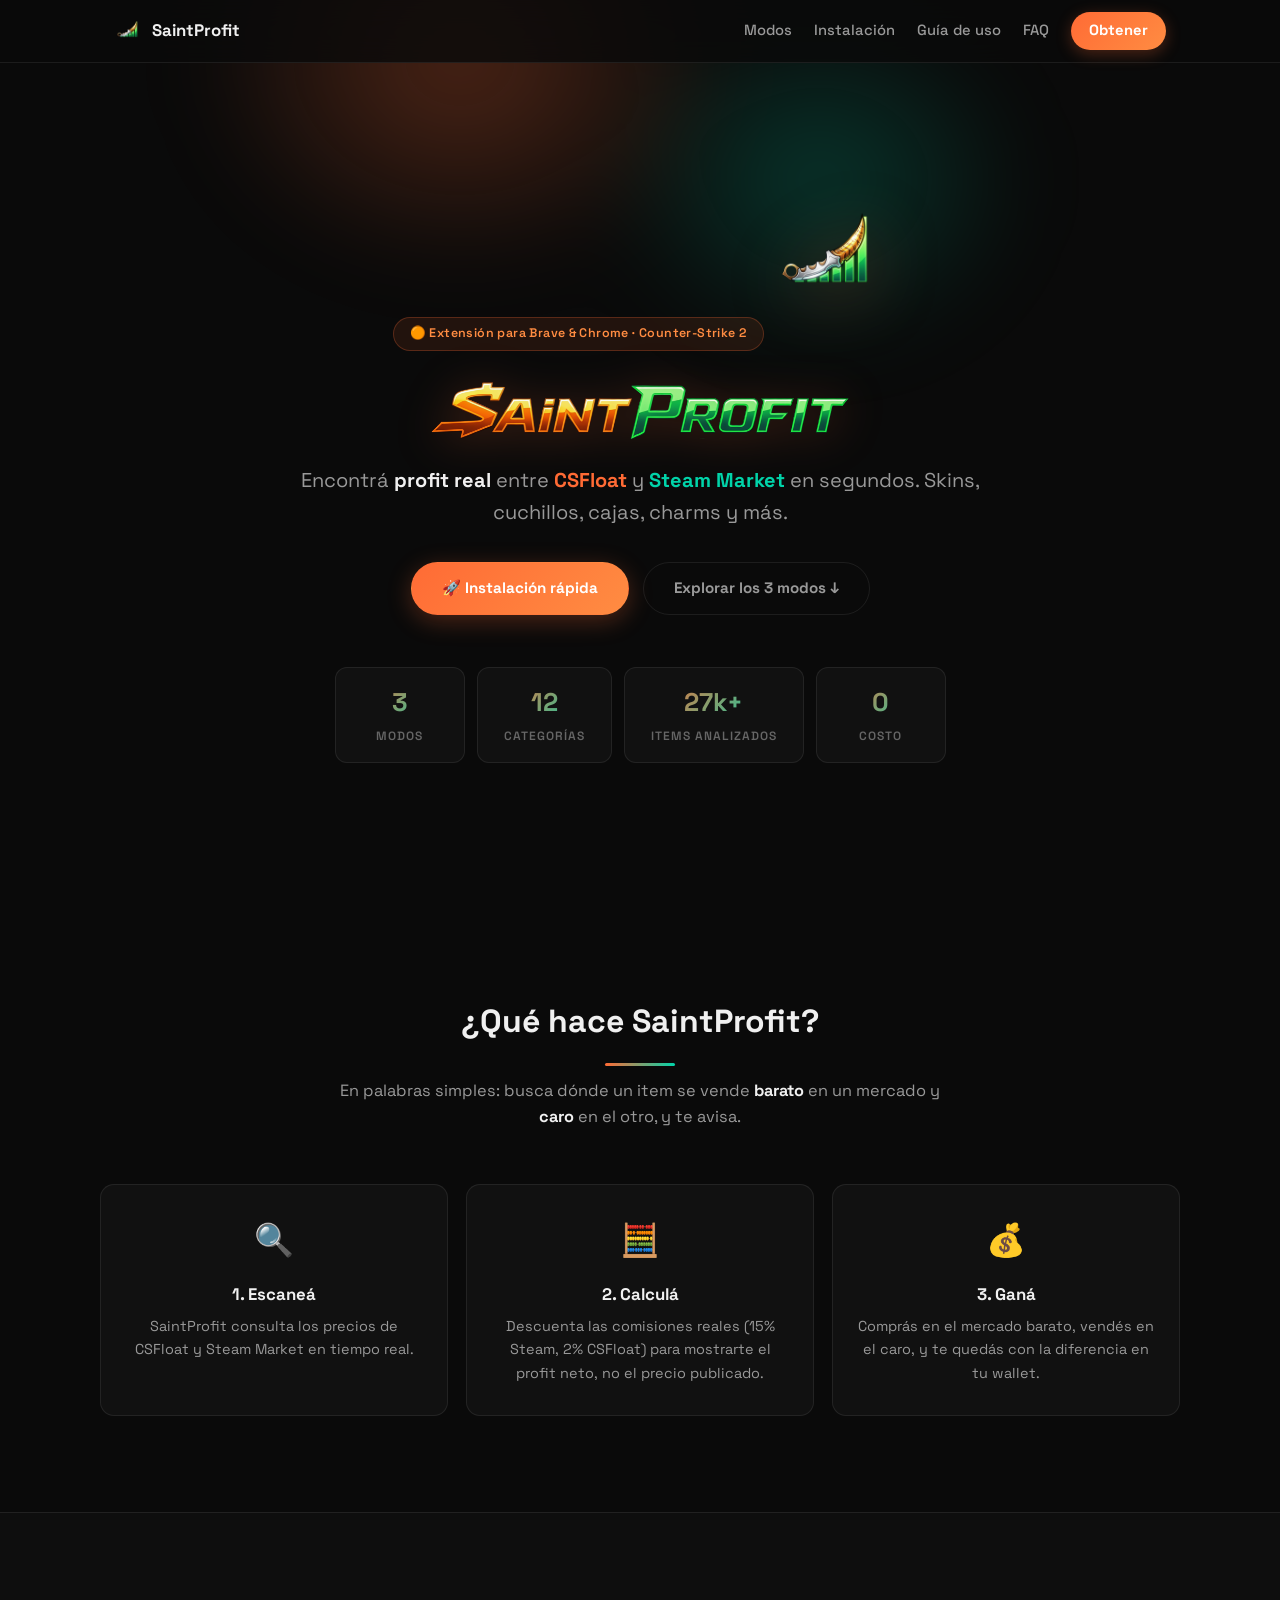
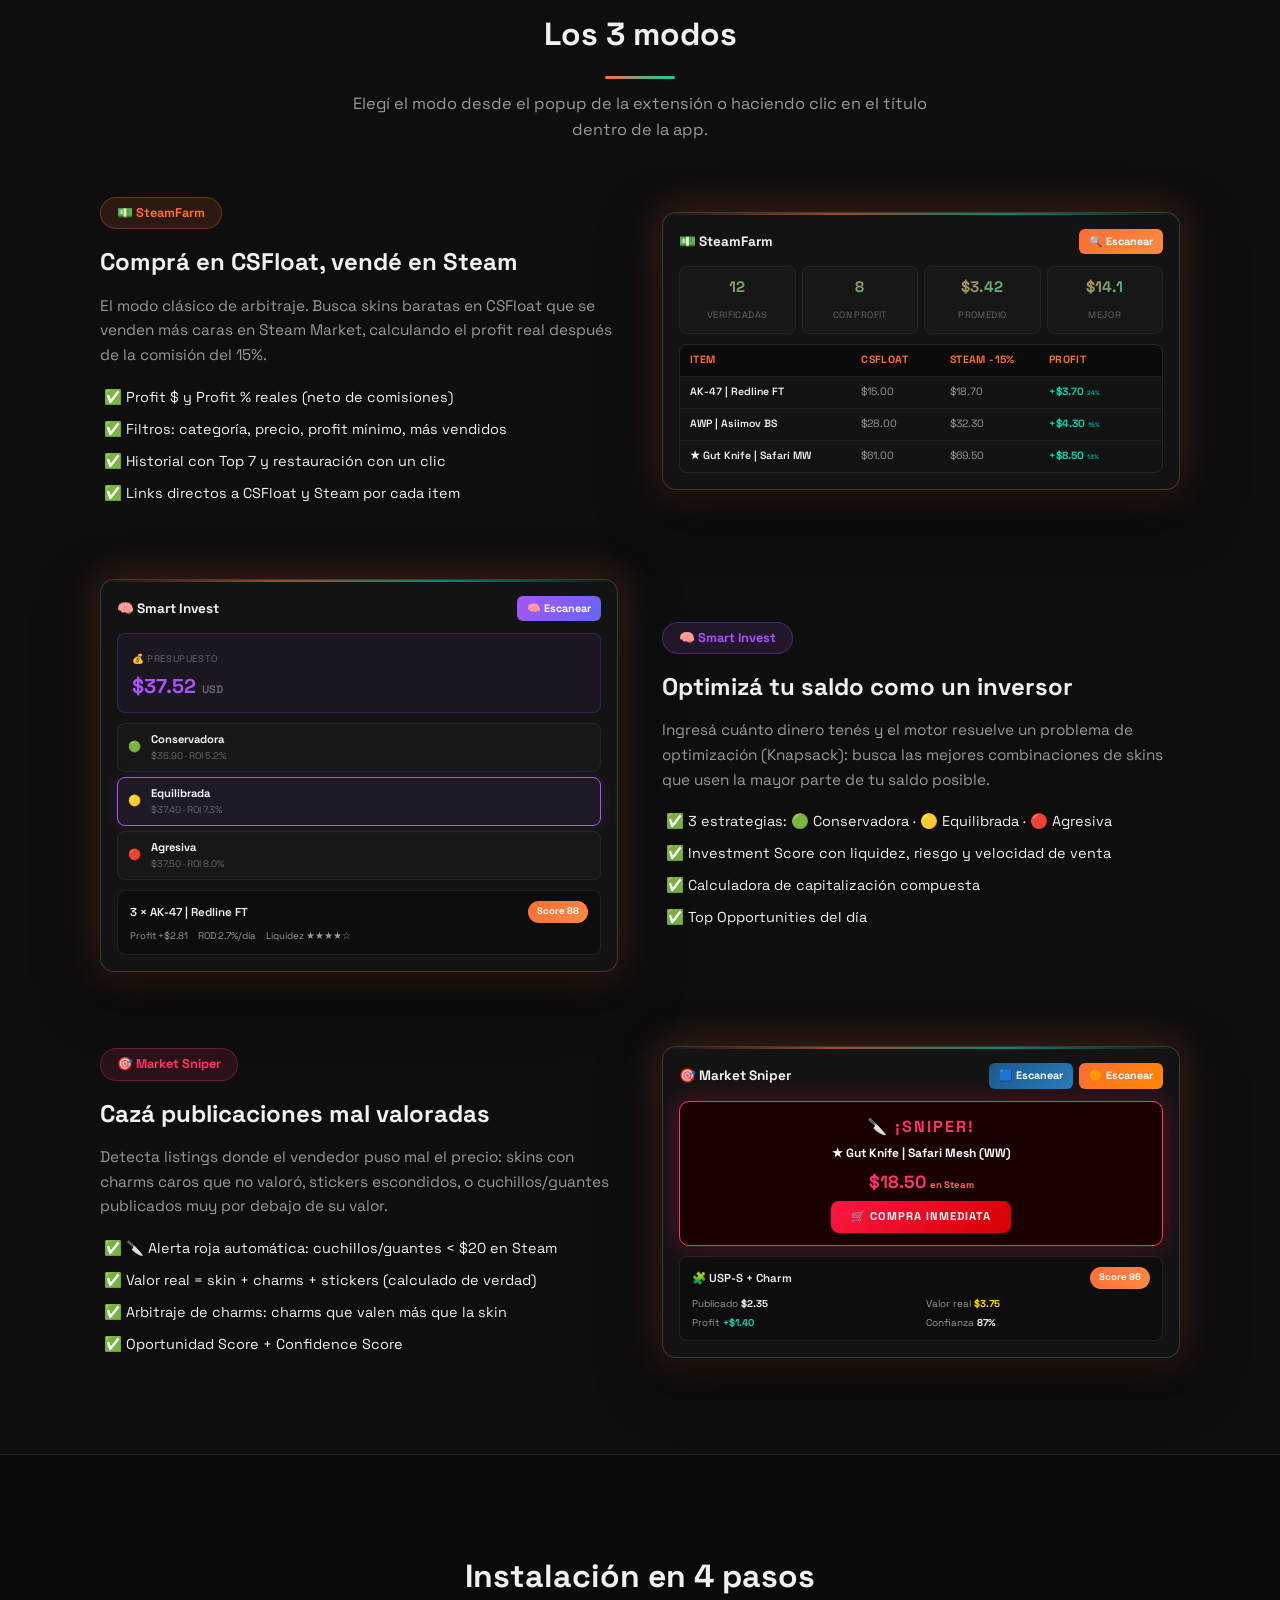
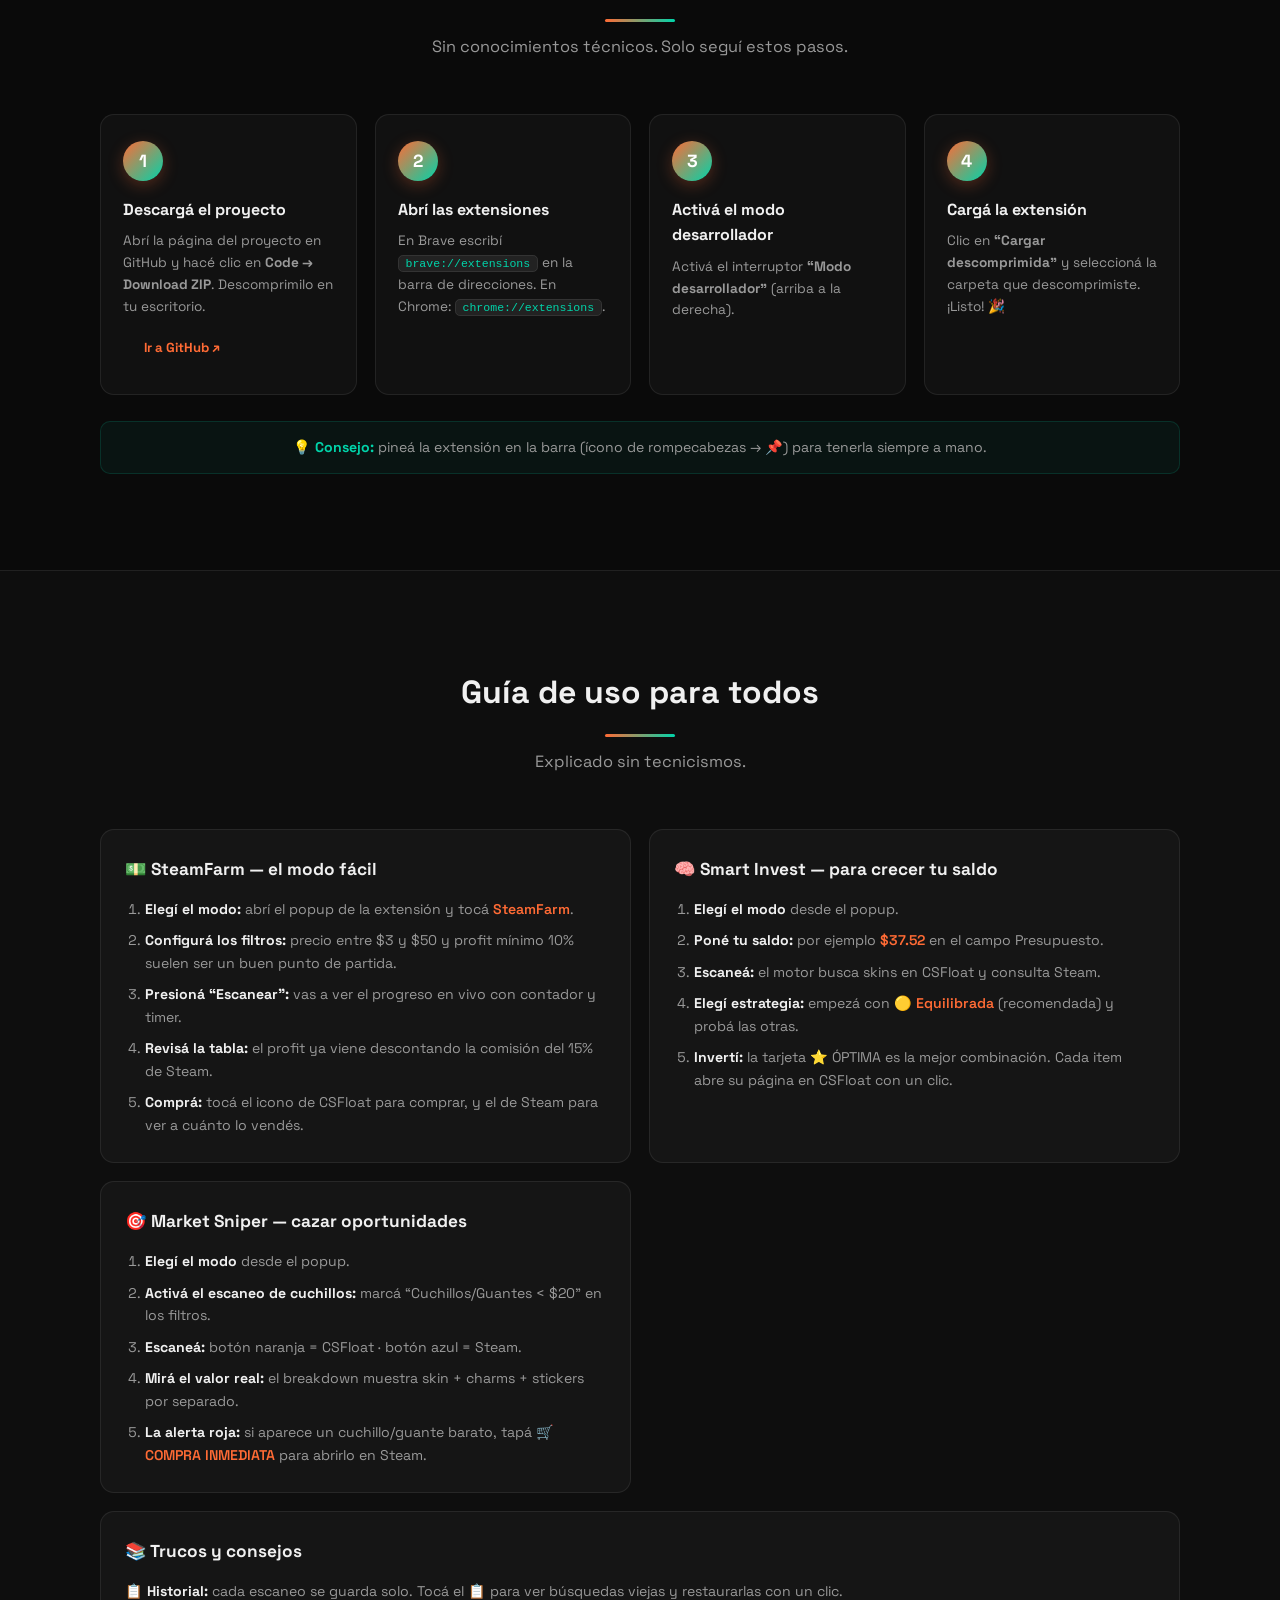
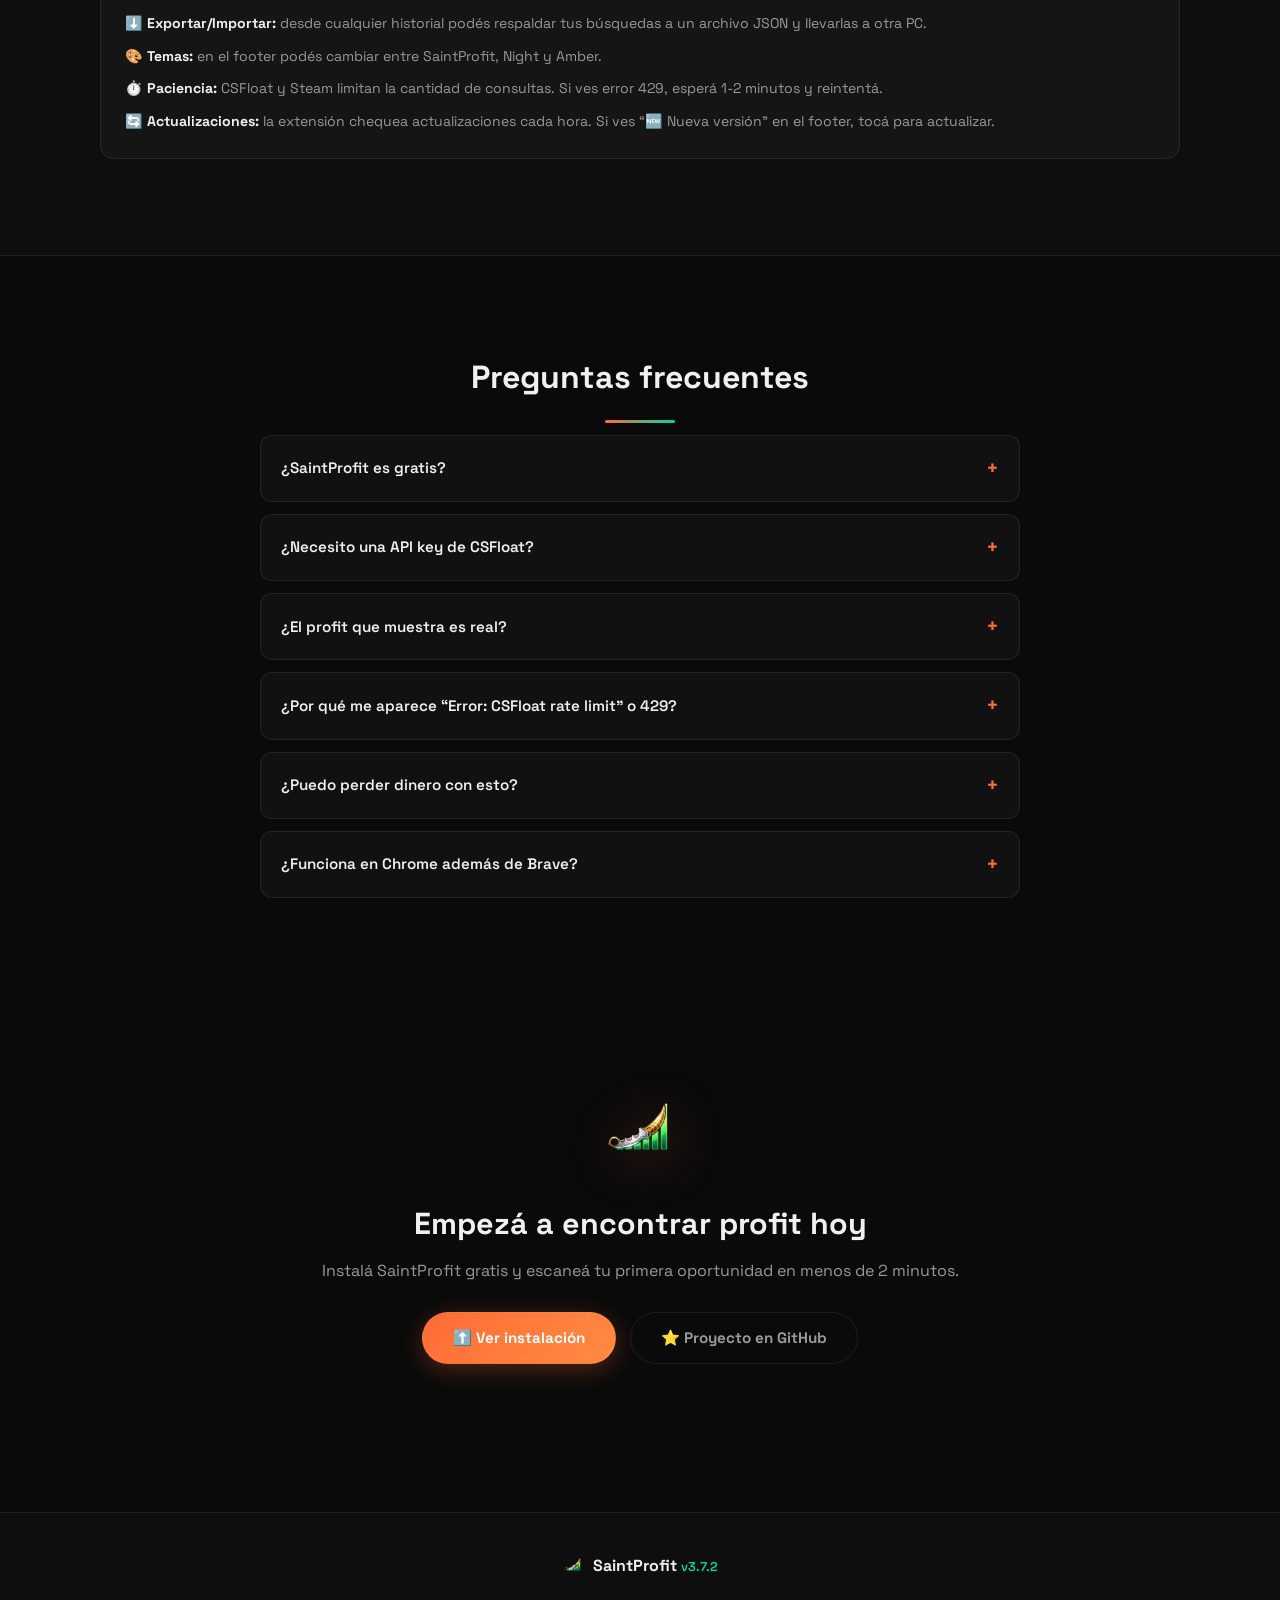
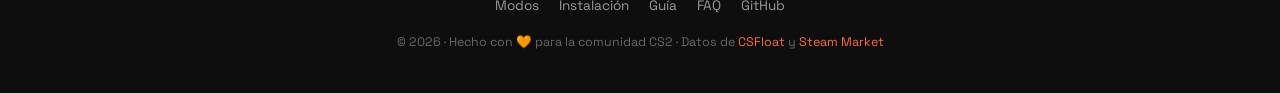
==== docs/index.html @ b6842604 "SaintProfit v3.7.2 — Historial export/import JSON + sitio web GitHub Pages - Nuevo módulo js/history" ====
<!DOCTYPE html>
<html lang="es">
<head>
  <meta charset="UTF-8">
  <meta name="viewport" content="width=device-width, initial-scale=1.0">
  <title>SaintProfit — Arbitraje CS2 entre CSFloat y Steam Market</title>
  <meta name="description" content="SaintProfit: extensión de navegador que encuentra oportunidades de arbitraje de precios en Counter-Strike 2 entre CSFloat y Steam Market.">
  <link rel="icon" type="image/png" href="assets/logo.png">
  <link rel="preconnect" href="https://fonts.googleapis.com">
  <link rel="preconnect" href="https://fonts.gstatic.com" crossorigin>
  <link href="https://fonts.googleapis.com/css2?family=Space+Grotesk:wght@300;400;500;600;700&display=swap" rel="stylesheet">
  <link rel="stylesheet" href="css/styles.css">
</head>
<body>

  <!-- ===================== NAV ===================== -->
  <nav class="site-nav" id="siteNav">
    <div class="nav-inner">
      <a href="#top" class="nav-brand">
        <img src="assets/logo.png" alt="SaintProfit" class="nav-logo">
        <span>SaintProfit</span>
      </a>
      <button class="nav-toggle" id="navToggle" aria-label="Menú">☰</button>
      <div class="nav-links" id="navLinks">
        <a href="#modos">Modos</a>
        <a href="#instalacion">Instalación</a>
        <a href="#guia">Guía de uso</a>
        <a href="#faq">FAQ</a>
        <a href="#descargar" class="nav-cta">Obtener</a>
      </div>
    </div>
  </nav>

  <!-- ===================== HERO ===================== -->
  <header class="hero" id="top">
    <div class="hero-glow"></div>
    <div class="hero-inner">
      <div class="hero-badge">🟠 Extensión para Brave & Chrome · Counter-Strike 2</div>
      <img src="assets/logo.png" alt="SaintProfit logo" class="hero-logo">
      <img src="assets/lettering.png" alt="SaintProfit lettering" class="hero-lettering">
      <p class="hero-tagline">
        Encontrá <strong>profit real</strong> entre <span class="t-cs">CSFloat</span> y
        <span class="t-steam">Steam Market</span> en segundos. Skins, cuchillos, cajas, charms y más.
      </p>
      <div class="hero-actions">
        <a href="#instalacion" class="btn btn-primary">🚀 Instalación rápida</a>
        <a href="#modos" class="btn btn-ghost">Explorar los 3 modos ↓</a>
      </div>
      <div class="hero-stats">
        <div class="hero-stat"><strong>3</strong><span>Modos</span></div>
        <div class="hero-stat"><strong>12</strong><span>Categorías</span></div>
        <div class="hero-stat"><strong>27k+</strong><span>Items analizados</span></div>
        <div class="hero-stat"><strong>0</strong><span>Costo</span></div>
      </div>
    </div>
  </header>

  <!-- ===================== QUÉ ES ===================== -->
  <section class="section" id="que-es">
    <div class="container">
      <h2 class="section-title">¿Qué hace SaintProfit?</h2>
      <p class="section-sub">En palabras simples: busca dónde un item se vende <strong>barato</strong> en un mercado y <strong>caro</strong> en el otro, y te avisa.</p>
      <div class="how-grid">
        <div class="how-card">
          <span class="how-icon">🔍</span>
          <h3>1. Escaneá</h3>
          <p>SaintProfit consulta los precios de CSFloat y Steam Market en tiempo real.</p>
        </div>
        <div class="how-card">
          <span class="how-icon">🧮</span>
          <h3>2. Calculá</h3>
          <p>Descuenta las comisiones reales (15% Steam, 2% CSFloat) para mostrarte el profit neto, no el precio publicado.</p>
        </div>
        <div class="how-card">
          <span class="how-icon">💰</span>
          <h3>3. Ganá</h3>
          <p>Comprás en el mercado barato, vendés en el caro, y te quedás con la diferencia en tu wallet.</p>
        </div>
      </div>
    </div>
  </section>

  <!-- ===================== MODOS ===================== -->
  <section class="section section-dark" id="modos">
    <div class="container">
      <h2 class="section-title">Los 3 modos</h2>
      <p class="section-sub">Elegí el modo desde el popup de la extensión o haciendo clic en el título dentro de la app.</p>

      <!-- ===== MODO 1: STEAMFARM ===== -->
      <div class="mode-block" id="modo-steamfarm">
        <div class="mode-text">
          <span class="mode-chip chip-orange">💵 SteamFarm</span>
          <h3>Comprá en CSFloat, vendé en Steam</h3>
          <p>El modo clásico de arbitraje. Busca skins baratas en CSFloat que se venden más caras en Steam Market, calculando el profit real después de la comisión del 15%.</p>
          <ul class="mode-points">
            <li>✅ Profit $ y Profit % reales (neto de comisiones)</li>
            <li>✅ Filtros: categoría, precio, profit mínimo, más vendidos</li>
            <li>✅ Historial con Top 7 y restauración con un clic</li>
            <li>✅ Links directos a CSFloat y Steam por cada item</li>
          </ul>
        </div>
        <div class="mockup mockup-steamfarm">
          <div class="mock-head">
            <span>💵 SteamFarm</span>
            <span class="mock-btn">🔍 Escanear</span>
          </div>
          <div class="mock-stats">
            <div class="mock-stat"><strong>12</strong><span>Verificadas</span></div>
            <div class="mock-stat"><strong>8</strong><span>Con Profit</span></div>
            <div class="mock-stat"><strong>$3.42</strong><span>Promedio</span></div>
            <div class="mock-stat"><strong>$14.1</strong><span>Mejor</span></div>
          </div>
          <div class="mock-table">
            <div class="mock-th"><span>Item</span><span>CSFloat</span><span>Steam -15%</span><span>Profit</span></div>
            <div class="mock-tr">
              <span class="m-name">AK-47 | Redline FT</span>
              <span>$15.00</span><span>$18.70</span>
              <span class="m-profit">+$3.70 <small>24%</small></span>
            </div>
            <div class="mock-tr">
              <span class="m-name">AWP | Asiimov BS</span>
              <span>$28.00</span><span>$32.30</span>
              <span class="m-profit">+$4.30 <small>15%</small></span>
            </div>
            <div class="mock-tr">
              <span class="m-name">★ Gut Knife | Safari MW</span>
              <span>$61.00</span><span>$69.50</span>
              <span class="m-profit">+$8.50 <small>13%</small></span>
            </div>
          </div>
        </div>
      </div>

      <!-- ===== MODO 2: SMART INVEST ===== -->
      <div class="mode-block mode-block-reverse" id="modo-invest">
        <div class="mode-text">
          <span class="mode-chip chip-violet">🧠 Smart Invest</span>
          <h3>Optimizá tu saldo como un inversor</h3>
          <p>Ingresá cuánto dinero tenés y el motor resuelve un problema de optimización (Knapsack): busca las mejores combinaciones de skins que usen la mayor parte de tu saldo posible.</p>
          <ul class="mode-points">
            <li>✅ 3 estrategias: 🟢 Conservadora · 🟡 Equilibrada · 🔴 Agresiva</li>
            <li>✅ Investment Score con liquidez, riesgo y velocidad de venta</li>
            <li>✅ Calculadora de capitalización compuesta</li>
            <li>✅ Top Opportunities del día</li>
          </ul>
        </div>
        <div class="mockup mockup-invest">
          <div class="mock-head">
            <span>🧠 Smart Invest</span>
            <span class="mock-btn mock-btn-violet">🧠 Escanear</span>
          </div>
          <div class="mock-budget">
            <label>💰 Presupuesto</label>
            <div class="mock-budget-row"><strong>$37.52</strong><span>USD</span></div>
          </div>
          <div class="mock-strats">
            <div class="mock-strat s-conservative"><span>🟢</span><div><strong>Conservadora</strong><small>$36.90 · ROI 5.2%</small></div></div>
            <div class="mock-strat s-balanced active-strat"><span>🟡</span><div><strong>Equilibrada</strong><small>$37.40 · ROI 7.3%</small></div></div>
            <div class="mock-strat s-aggressive"><span>🔴</span><div><strong>Agresiva</strong><small>$37.50 · ROI 8.0%</small></div></div>
          </div>
          <div class="mock-score-card">
            <div class="mock-score-row">
              <span>3 × AK-47 | Redline FT</span>
              <span class="m-score-badge">Score 88</span>
            </div>
            <div class="mock-score-metrics">
              <span>Profit +$2.81</span><span>ROD 2.7%/día</span><span>Liquidez ★★★★☆</span>
            </div>
          </div>
        </div>
      </div>

      <!-- ===== MODO 3: MARKET SNIPER ===== -->
      <div class="mode-block" id="modo-sniper">
        <div class="mode-text">
          <span class="mode-chip chip-red">🎯 Market Sniper</span>
          <h3>Cazá publicaciones mal valoradas</h3>
          <p>Detecta listings donde el vendedor puso mal el precio: skins con charms caros que no valoró, stickers escondidos, o cuchillos/guantes publicados muy por debajo de su valor.</p>
          <ul class="mode-points">
            <li>✅ 🔪 Alerta roja automática: cuchillos/guantes &lt; $20 en Steam</li>
            <li>✅ Valor real = skin + charms + stickers (calculado de verdad)</li>
            <li>✅ Arbitraje de charms: charms que valen más que la skin</li>
            <li>✅ Oportunidad Score + Confidence Score</li>
          </ul>
        </div>
        <div class="mockup mockup-sniper">
          <div class="mock-head">
            <span>🎯 Market Sniper</span>
            <div>
              <span class="mock-btn mock-btn-blue">🟦 Escanear</span>
              <span class="mock-btn mock-btn-cs">🟠 Escanear</span>
            </div>
          </div>
          <div class="mock-alert">
            <span class="mock-alert-title">🔪 ¡SNIPER!</span>
            <span class="mock-alert-item">★ Gut Knife | Safari Mesh (WW)</span>
            <span class="mock-alert-price">$18.50 <small>en Steam</small></span>
            <span class="mock-alert-btn">🛒 COMPRA INMEDIATA</span>
          </div>
          <div class="mock-opp">
            <div class="mock-opp-head"><span>🧩 USP-S + Charm</span><span class="m-score-badge">Score 96</span></div>
            <div class="mock-opp-grid">
              <span>Publicado <strong>$2.35</strong></span>
              <span>Valor real <strong class="gold">$3.75</strong></span>
              <span>Profit <strong class="green">+$1.40</strong></span>
              <span>Confianza <strong>87%</strong></span>
            </div>
          </div>
        </div>
      </div>
    </div>
  </section>

  <!-- ===================== INSTALACIÓN ===================== -->
  <section class="section" id="instalacion">
    <div class="container">
      <h2 class="section-title">Instalación en 4 pasos</h2>
      <p class="section-sub">Sin conocimientos técnicos. Solo seguí estos pasos.</p>
      <div class="steps">
        <div class="step">
          <span class="step-num">1</span>
          <h3>Descargá el proyecto</h3>
          <p>Abrí la página del proyecto en GitHub y hacé clic en <strong>Code → Download ZIP</strong>. Descomprimilo en tu escritorio.</p>
          <a class="btn btn-small" href="https://github.com/marianojsc21/cs-arbitrage-extension" target="_blank" rel="noopener">Ir a GitHub ↗</a>
        </div>
        <div class="step">
          <span class="step-num">2</span>
          <h3>Abrí las extensiones</h3>
          <p>En Brave escribí <code>brave://extensions</code> en la barra de direcciones. En Chrome: <code>chrome://extensions</code>.</p>
        </div>
        <div class="step">
          <span class="step-num">3</span>
          <h3>Activá el modo desarrollador</h3>
          <p>Activá el interruptor <strong>“Modo desarrollador”</strong> (arriba a la derecha).</p>
        </div>
        <div class="step">
          <span class="step-num">4</span>
          <h3>Cargá la extensión</h3>
          <p>Clic en <strong>“Cargar descomprimida”</strong> y seleccioná la carpeta que descomprimiste. ¡Listo! 🎉</p>
        </div>
      </div>
      <div class="note">
        💡 <strong>Consejo:</strong> pineá la extensión en la barra (ícono de rompecabezas → 📌) para tenerla siempre a mano.
      </div>
    </div>
  </section>

  <!-- ===================== GUÍA ===================== -->
  <section class="section section-dark" id="guia">
    <div class="container">
      <h2 class="section-title">Guía de uso para todos</h2>
      <p class="section-sub">Explicado sin tecnicismos.</p>

      <div class="guide-grid">
        <div class="guide-card">
          <h3>💵 SteamFarm — el modo fácil</h3>
          <ol>
            <li><strong>Elegí el modo:</strong> abrí el popup de la extensión y tocá <em>SteamFarm</em>.</li>
            <li><strong>Configurá los filtros:</strong> precio entre $3 y $50 y profit mínimo 10% suelen ser un buen punto de partida.</li>
            <li><strong>Presioná “Escanear”:</strong> vas a ver el progreso en vivo con contador y timer.</li>
            <li><strong>Revisá la tabla:</strong> el profit ya viene descontando la comisión del 15% de Steam.</li>
            <li><strong>Comprá:</strong> tocá el icono de CSFloat para comprar, y el de Steam para ver a cuánto lo vendés.</li>
          </ol>
        </div>

        <div class="guide-card">
          <h3>🧠 Smart Invest — para crecer tu saldo</h3>
          <ol>
            <li><strong>Elegí el modo</strong> desde el popup.</li>
            <li><strong>Poné tu saldo:</strong> por ejemplo <em>$37.52</em> en el campo Presupuesto.</li>
            <li><strong>Escaneá:</strong> el motor busca skins en CSFloat y consulta Steam.</li>
            <li><strong>Elegí estrategia:</strong> empezá con 🟡 <em>Equilibrada</em> (recomendada) y probá las otras.</li>
            <li><strong>Invertí:</strong> la tarjeta ⭐ ÓPTIMA es la mejor combinación. Cada item abre su página en CSFloat con un clic.</li>
          </ol>
        </div>

        <div class="guide-card">
          <h3>🎯 Market Sniper — cazar oportunidades</h3>
          <ol>
            <li><strong>Elegí el modo</strong> desde el popup.</li>
            <li><strong>Activá el escaneo de cuchillos:</strong> marcá “Cuchillos/Guantes &lt; $20” en los filtros.</li>
            <li><strong>Escaneá:</strong> botón naranja = CSFloat · botón azul = Steam.</li>
            <li><strong>Mirá el valor real:</strong> el breakdown muestra skin + charms + stickers por separado.</li>
            <li><strong>La alerta roja:</strong> si aparece un cuchillo/guante barato, tapá <em>🛒 COMPRA INMEDIATA</em> para abrirlo en Steam.</li>
          </ol>
        </div>

        <div class="guide-card guide-card-wide">
          <h3>📚 Trucos y consejos</h3>
          <ul>
            <li>📋 <strong>Historial:</strong> cada escaneo se guarda solo. Tocá el 📋 para ver búsquedas viejas y restaurarlas con un clic.</li>
            <li>⬇️ <strong>Exportar/Importar:</strong> desde cualquier historial podés respaldar tus búsquedas a un archivo JSON y llevarlas a otra PC.</li>
            <li>🎨 <strong>Temas:</strong> en el footer podés cambiar entre SaintProfit, Night y Amber.</li>
            <li>⏱️ <strong>Paciencia:</strong> CSFloat y Steam limitan la cantidad de consultas. Si ves error 429, esperá 1-2 minutos y reintentá.</li>
            <li>🔄 <strong>Actualizaciones:</strong> la extensión chequea actualizaciones cada hora. Si ves “🆕 Nueva versión” en el footer, tocá para actualizar.</li>
          </ul>
        </div>
      </div>
    </div>
  </section>

  <!-- ===================== FAQ ===================== -->
  <section class="section" id="faq">
    <div class="container">
      <h2 class="section-title">Preguntas frecuentes</h2>
      <div class="faq-list">
        <details class="faq-item">
          <summary>¿SaintProfit es gratis?</summary>
          <p>Sí, 100% gratis y de código abierto. No hay versiones pagas ni cuentas premium.</p>
        </details>
        <details class="faq-item">
          <summary>¿Necesito una API key de CSFloat?</summary>
          <p>No. SaintProfit usa los endpoints públicos de CSFloat y Steam Market directamente desde tu navegador.</p>
        </details>
        <details class="faq-item">
          <summary>¿El profit que muestra es real?</summary>
          <p>El profit ya viene neto de comisiones: se descuenta el 15% de Steam y el 2% de CSFloat. Los precios pueden variar entre que escaneás y comprás, así que tomalo como una estimación muy cercana.</p>
        </details>
        <details class="faq-item">
          <summary>¿Por qué me aparece “Error: CSFloat rate limit” o 429?</summary>
          <p>CSFloat limita cuántas consultas podés hacer por minuto. Esperá 30-60 segundos, bajá el límite de listings en los filtros, y reintentá. La extensión ya espera entre lote y lote para evitarlo.</p>
        </details>
        <details class="faq-item">
          <summary>¿Puedo perder dinero con esto?</summary>
          <p>Como en todo arbitraje, el precio de venta puede bajar antes de que vendas. Empezá con items con buen volumen (más vendidos) para minimizar el riesgo.</p>
        </details>
        <details class="faq-item">
          <summary>¿Funciona en Chrome además de Brave?</summary>
          <p>Sí, funciona en Brave y Chrome (y cualquier navegador basado en Chromium, como Edge).</p>
        </details>
      </div>
    </div>
  </section>

  <!-- ===================== CTA FINAL ===================== -->
  <section class="section cta-section" id="descargar">
    <div class="container">
      <img src="assets/logo.png" alt="" class="cta-logo">
      <h2>Empezá a encontrar profit hoy</h2>
      <p>Instalá SaintProfit gratis y escaneá tu primera oportunidad en menos de 2 minutos.</p>
      <div class="hero-actions">
        <a href="#instalacion" class="btn btn-primary">⬆️ Ver instalación</a>
        <a href="https://github.com/marianojsc21/cs-arbitrage-extension" class="btn btn-ghost" target="_blank" rel="noopener">⭐ Proyecto en GitHub</a>
      </div>
    </div>
  </section>

  <!-- ===================== FOOTER ===================== -->
  <footer class="site-footer">
    <div class="footer-inner">
      <div class="footer-brand">
        <img src="assets/logo.png" alt="" class="footer-logo">
        <span>SaintProfit <span class="footer-ver">v3.7.2</span></span>
      </div>
      <div class="footer-links">
        <a href="#modos">Modos</a>
        <a href="#instalacion">Instalación</a>
        <a href="#guia">Guía</a>
        <a href="#faq">FAQ</a>
        <a href="https://github.com/marianojsc21/cs-arbitrage-extension" target="_blank" rel="noopener">GitHub</a>
      </div>
      <p class="footer-note">© <span id="footerYear"></span> · Hecho con 🧡 para la comunidad CS2 · Datos de <a href="https://csfloat.com" target="_blank" rel="noopener">CSFloat</a> y <a href="https://steamcommunity.com/market" target="_blank" rel="noopener">Steam Market</a></p>
    </div>
  </footer>

  <script src="js/main.js"></script>
</body>
</html>
---- docs/css/styles.css ----
/* ============================================================
   SaintProfit — Sitio de documentación (GitHub Pages)
   Paleta: naranja #ff6b35 · aqua #00d4aa · violeta #a855f7
           rojo #ff3366 · negro #0a0a0a · gris · blanco
   ============================================================ */

:root {
  --bg: #0a0a0a;
  --bg-2: #0e0e0e;
  --bg-3: #131313;
  --card: rgba(255,255,255,0.03);
  --card-hover: rgba(255,255,255,0.06);
  --border: rgba(255,255,255,0.08);
  --border-hover: rgba(255,255,255,0.16);
  --text: #f0f0f0;
  --text-2: #999;
  --text-3: #666;
  --orange: #ff6b35;
  --orange-2: #ff8c42;
  --aqua: #00d4aa;
  --violet: #a855f7;
  --red: #ff3366;
  --gold: #ffd700;
  --glow-orange: rgba(255,107,53,0.28);
  --glow-aqua: rgba(0,212,170,0.22);
  --radius: 14px;
  --transition: 0.25s cubic-bezier(0.4, 0, 0.2, 1);
}

* { margin: 0; padding: 0; box-sizing: border-box; }

html { scroll-behavior: smooth; }

body {
  font-family: 'Space Grotesk', -apple-system, BlinkMacSystemFont, sans-serif;
  background: var(--bg);
  color: var(--text);
  line-height: 1.6;
  -webkit-font-smoothing: antialiased;
  overflow-x: hidden;
}

::selection { background: rgba(255,107,53,0.35); }

::-webkit-scrollbar { width: 8px; }
::-webkit-scrollbar-track { background: transparent; }
::-webkit-scrollbar-thumb { background: rgba(255,255,255,0.12); border-radius: 4px; }
::-webkit-scrollbar-thumb:hover { background: rgba(255,107,53,0.4); }

a { color: var(--orange); text-decoration: none; transition: color var(--transition); }
a:hover { color: var(--orange-2); }

code {
  background: rgba(255,255,255,0.07);
  border: 1px solid var(--border);
  border-radius: 5px;
  padding: 1px 7px;
  font-size: 0.85em;
  color: var(--aqua);
}

/* ===================== NAV ===================== */
.site-nav {
  position: fixed;
  top: 0; left: 0; right: 0;
  z-index: 100;
  background: rgba(10,10,10,0.82);
  backdrop-filter: blur(14px);
  border-bottom: 1px solid var(--border);
}
.site-nav.scrolled { background: rgba(10,10,10,0.95); }
.nav-inner {
  max-width: 1100px;
  margin: 0 auto;
  padding: 12px 24px;
  display: flex;
  align-items: center;
  justify-content: space-between;
  gap: 16px;
}
.nav-brand { display: flex; align-items: center; gap: 10px; font-weight: 700; font-size: 1.05rem; color: var(--text); }
.nav-logo { width: 28px; height: 28px; border-radius: 7px; }
.nav-links { display: flex; align-items: center; gap: 22px; }
.nav-links a { color: var(--text-2); font-size: 0.92rem; font-weight: 500; }
.nav-links a:hover { color: var(--orange); }
.nav-links .nav-cta {
  background: linear-gradient(135deg, var(--orange), var(--orange-2));
  color: #fff;
  padding: 7px 18px;
  border-radius: 24px;
  font-weight: 700;
  box-shadow: 0 4px 16px var(--glow-orange);
}
.nav-links .nav-cta:hover { color: #fff; transform: translateY(-1px); box-shadow: 0 6px 22px var(--glow-orange); }
.nav-toggle { display: none; background: none; border: 1px solid var(--border); color: var(--text); font-size: 1.2rem; border-radius: 8px; padding: 6px 12px; cursor: pointer; }
.nav-links.open { display: flex; }

/* ===================== HERO ===================== */
.hero {
  position: relative;
  min-height: 100vh;
  display: flex;
  align-items: center;
  justify-content: center;
  text-align: center;
  padding: 120px 24px 60px;
  overflow: hidden;
}
.hero-glow {
  position: absolute;
  top: -20%;
  left: 50%;
  transform: translateX(-50%);
  width: 900px;
  height: 600px;
  background:
    radial-gradient(ellipse 50% 60% at 30% 40%, var(--glow-orange), transparent 60%),
    radial-gradient(ellipse 40% 50% at 70% 60%, var(--glow-aqua), transparent 60%);
  filter: blur(40px);
  pointer-events: none;
  z-index: 0;
  animation: heroFloat 8s ease-in-out infinite;
}
@keyframes heroFloat {
  0%, 100% { transform: translateX(-50%) translateY(0); opacity: 0.9; }
  50% { transform: translateX(-50%) translateY(-18px); opacity: 1; }
}
.hero-inner { position: relative; z-index: 1; max-width: 760px; }
.hero-badge {
  display: inline-block;
  background: rgba(255,107,53,0.1);
  border: 1px solid rgba(255,107,53,0.25);
  color: var(--orange-2);
  font-size: 0.78rem;
  font-weight: 600;
  padding: 6px 16px;
  border-radius: 24px;
  margin-bottom: 26px;
  letter-spacing: 0.4px;
}
.hero-logo {
  width: 120px;
  height: 120px;
  border-radius: 24px;
  margin-bottom: 20px;
  filter: drop-shadow(0 8px 34px var(--glow-orange));
  animation: logoIn 0.7s cubic-bezier(0.4, 0, 0.2, 1);
}
.hero-lettering {
  display: block;
  width: min(430px, 80vw);
  margin: 0 auto 18px;
  filter: drop-shadow(0 4px 22px rgba(255,107,53,0.25));
}
@keyframes logoIn {
  from { opacity: 0; transform: scale(0.85) translateY(14px); }
  to { opacity: 1; transform: scale(1) translateY(0); }
}
.hero-tagline { font-size: 1.25rem; color: var(--text-2); margin-bottom: 34px; font-weight: 400; }
.hero-tagline strong { color: var(--text); }
.t-cs { color: var(--orange); font-weight: 700; }
.t-steam { color: var(--aqua); font-weight: 700; }
.hero-actions { display: flex; gap: 14px; justify-content: center; flex-wrap: wrap; margin-bottom: 52px; }
.hero-stats { display: flex; gap: 12px; justify-content: center; flex-wrap: wrap; }
.hero-stat {
  background: var(--card);
  border: 1px solid var(--border);
  border-radius: 12px;
  padding: 14px 26px;
  min-width: 130px;
  transition: all var(--transition);
}
.hero-stat:hover { border-color: var(--border-hover); transform: translateY(-3px); }
.hero-stat strong { display: block; font-size: 1.6rem; background: linear-gradient(135deg, var(--orange), var(--aqua)); -webkit-background-clip: text; background-clip: text; -webkit-text-fill-color: transparent; }
.hero-stat span { font-size: 0.75rem; color: var(--text-3); text-transform: uppercase; letter-spacing: 1px; font-weight: 600; }

/* ===================== BOTONES ===================== */
.btn {
  display: inline-block;
  padding: 13px 30px;
  border-radius: 28px;
  font-size: 0.95rem;
  font-weight: 700;
  transition: all var(--transition);
  cursor: pointer;
  border: 1px solid transparent;
}
.btn-primary {
  background: linear-gradient(135deg, var(--orange), var(--orange-2));
  color: #fff;
  box-shadow: 0 6px 24px var(--glow-orange);
}
.btn-primary:hover { color: #fff; transform: translateY(-2px); box-shadow: 0 10px 32px var(--glow-orange); }
.btn-ghost {
  background: transparent;
  color: var(--text-2);
  border-color: var(--border);
}
.btn-ghost:hover { color: var(--text); border-color: var(--border-hover); transform: translateY(-2px); }
.btn-small { padding: 9px 20px; font-size: 0.82rem; margin-top: 10px; }

/* ===================== SECCIONES ===================== */
.section { padding: 96px 24px; }
.section-dark { background: var(--bg-2); border-top: 1px solid var(--border); border-bottom: 1px solid var(--border); }
.container { max-width: 1080px; margin: 0 auto; }
.section-title {
  font-size: 2rem;
  font-weight: 700;
  text-align: center;
  margin-bottom: 12px;
}
.section-title::after {
  content: '';
  display: block;
  width: 70px;
  height: 3px;
  margin: 16px auto 0;
  background: linear-gradient(90deg, var(--orange), var(--aqua));
  border-radius: 3px;
}
.section-sub { text-align: center; color: var(--text-2); max-width: 620px; margin: 0 auto 54px; font-size: 1.02rem; }
.section-sub strong { color: var(--text); }

/* ===================== QUÉ ES ===================== */
.how-grid { display: grid; grid-template-columns: repeat(3, 1fr); gap: 18px; }
.how-card {
  background: var(--card);
  border: 1px solid var(--border);
  border-radius: var(--radius);
  padding: 30px 24px;
  text-align: center;
  transition: all var(--transition);
}
.how-card:hover { border-color: var(--border-hover); background: var(--card-hover); transform: translateY(-4px); }
.how-icon { font-size: 2rem; display: block; margin-bottom: 14px; }
.how-card h3 { margin-bottom: 8px; font-size: 1.05rem; }
.how-card p { color: var(--text-2); font-size: 0.9rem; }

/* ===================== MODOS ===================== */
.mode-block {
  display: grid;
  grid-template-columns: 1fr 1fr;
  gap: 44px;
  align-items: center;
  margin-bottom: 74px;
}
.mode-block:last-child { margin-bottom: 0; }
.mode-block-reverse .mode-text { order: 2; }
.mode-block-reverse .mockup { order: 1; }
.mode-chip {
  display: inline-block;
  padding: 5px 16px;
  border-radius: 20px;
  font-size: 0.8rem;
  font-weight: 700;
  margin-bottom: 14px;
}
.chip-orange { background: rgba(255,107,53,0.12); color: var(--orange); border: 1px solid rgba(255,107,53,0.3); }
.chip-violet { background: rgba(168,85,247,0.12); color: var(--violet); border: 1px solid rgba(168,85,247,0.3); }
.chip-red { background: rgba(255,51,102,0.12); color: var(--red); border: 1px solid rgba(255,51,102,0.3); }
.mode-text h3 { font-size: 1.5rem; margin-bottom: 12px; }
.mode-text p { color: var(--text-2); margin-bottom: 18px; font-size: 0.96rem; }
.mode-points { list-style: none; display: flex; flex-direction: column; gap: 9px; }
.mode-points li { font-size: 0.9rem; color: var(--text); padding-left: 4px; }

/* ===================== MOCKUPS (simulan la app) ===================== */
.mockup {
  background: var(--bg-3);
  border: 1px solid var(--border-hover);
  border-radius: var(--radius);
  padding: 16px;
  box-shadow: 0 20px 60px rgba(0,0,0,0.5), 0 0 40px var(--glow-orange);
  transition: all var(--transition);
  position: relative;
  overflow: hidden;
}
.mockup:hover { transform: translateY(-4px) scale(1.01); }
.mockup::before {
  content: '';
  position: absolute;
  top: 0; left: 0; right: 0;
  height: 2px;
  background: linear-gradient(90deg, transparent, var(--orange), var(--aqua), transparent);
  opacity: 0.6;
}
.mock-head {
  display: flex;
  justify-content: space-between;
  align-items: center;
  margin-bottom: 12px;
  font-size: 0.85rem;
  font-weight: 700;
  color: var(--text);
}
.mock-head > div { display: flex; gap: 6px; }
.mock-btn {
  font-size: 0.68rem;
  font-weight: 700;
  padding: 4px 10px;
  border-radius: 6px;
  background: linear-gradient(135deg, var(--orange), var(--orange-2));
  color: #fff;
  white-space: nowrap;
}
.mock-btn-violet { background: linear-gradient(135deg, #a855f7, #6366f1); }
.mock-btn-blue { background: linear-gradient(135deg, #1a5a8a, #2a7aba); }
.mock-btn-cs { background: linear-gradient(135deg, var(--orange), var(--profit-orange, #ff8800)); }

/* SteamFarm mock */
.mock-stats { display: grid; grid-template-columns: repeat(4, 1fr); gap: 6px; margin-bottom: 10px; }
.mock-stat {
  background: rgba(255,255,255,0.02);
  border: 1px solid rgba(255,255,255,0.05);
  border-radius: 8px;
  padding: 8px 4px;
  text-align: center;
}
.mock-stat strong { display: block; font-size: 0.95rem; background: linear-gradient(135deg, var(--orange), var(--aqua)); -webkit-background-clip: text; background-clip: text; -webkit-text-fill-color: transparent; }
.mock-stat span { font-size: 0.58rem; color: var(--text-3); text-transform: uppercase; letter-spacing: 0.4px; }
.mock-table { border: 1px solid var(--border); border-radius: 8px; overflow: hidden; }
.mock-th, .mock-tr { display: grid; grid-template-columns: 1.6fr 0.8fr 0.9fr 1fr; gap: 6px; padding: 7px 10px; font-size: 0.66rem; }
.mock-th { background: rgba(0,0,0,0.4); color: var(--orange); font-weight: 700; text-transform: uppercase; letter-spacing: 0.4px; }
.mock-tr { border-top: 1px solid rgba(255,255,255,0.04); color: var(--text-2); transition: background var(--transition); }
.mock-tr:hover { background: rgba(255,107,53,0.05); }
.m-name { color: var(--text); font-weight: 600; overflow: hidden; text-overflow: ellipsis; white-space: nowrap; }
.m-profit { color: var(--aqua); font-weight: 700; }
.m-profit small { font-size: 0.6em; opacity: 0.8; }

/* Smart Invest mock */
.mock-budget {
  background: rgba(168,85,247,0.06);
  border: 1px solid rgba(168,85,247,0.2);
  border-radius: 8px;
  padding: 10px 14px;
  margin-bottom: 10px;
}
.mock-budget label { font-size: 0.6rem; color: var(--text-3); text-transform: uppercase; letter-spacing: 0.6px; }
.mock-budget-row { display: flex; align-items: baseline; gap: 6px; }
.mock-budget-row strong { font-size: 1.25rem; color: var(--violet); }
.mock-budget-row span { font-size: 0.68rem; color: var(--text-3); font-weight: 700; }
.mock-strats { display: flex; flex-direction: column; gap: 5px; margin-bottom: 10px; }
.mock-strat {
  display: flex; align-items: center; gap: 10px;
  background: rgba(255,255,255,0.02);
  border: 1px solid rgba(255,255,255,0.06);
  border-radius: 8px;
  padding: 7px 10px;
  font-size: 0.66rem;
}
.mock-strat.active-strat { border-color: var(--violet); background: rgba(168,85,247,0.08); box-shadow: 0 0 14px rgba(168,85,247,0.15); }
.mock-strat div { display: flex; flex-direction: column; }
.mock-strat strong { color: var(--text); font-size: 0.7rem; }
.mock-strat small { color: var(--text-3); font-size: 0.6rem; }
.mock-score-card {
  background: rgba(0,0,0,0.3);
  border: 1px solid var(--border);
  border-radius: 8px;
  padding: 10px 12px;
}
.mock-score-row { display: flex; justify-content: space-between; align-items: center; font-size: 0.72rem; font-weight: 600; color: var(--text); margin-bottom: 6px; }
.mock-score-metrics { display: flex; gap: 10px; font-size: 0.6rem; color: var(--text-2); flex-wrap: wrap; }
.m-score-badge {
  background: linear-gradient(135deg, var(--orange), var(--orange-2));
  color: #fff;
  font-size: 0.6rem;
  font-weight: 700;
  padding: 3px 9px;
  border-radius: 12px;
  white-space: nowrap;
}

/* Market Sniper mock */
.mock-alert {
  background: #1a0000;
  border: 1.5px solid var(--red);
  border-radius: 10px;
  padding: 12px 14px;
  margin-bottom: 10px;
  text-align: center;
  box-shadow: 0 0 26px rgba(255,23,68,0.3);
  display: flex;
  flex-direction: column;
  gap: 5px;
  animation: alertPulse 2.4s ease-in-out infinite;
}
@keyframes alertPulse {
  0%, 100% { box-shadow: 0 0 22px rgba(255,23,68,0.25); }
  50% { box-shadow: 0 0 38px rgba(255,23,68,0.5); }
}
.mock-alert-title { color: var(--red); font-weight: 900; font-size: 1rem; letter-spacing: 2px; }
.mock-alert-item { color: #fff; font-weight: 700; font-size: 0.75rem; }
.mock-alert-price { color: var(--red); font-weight: 800; font-size: 1.1rem; }
.mock-alert-price small { font-size: 0.6rem; color: #ff6666; }
.mock-alert-btn {
  align-self: center;
  background: linear-gradient(135deg, #ff1744, #d50000);
  color: #fff;
  font-size: 0.7rem;
  font-weight: 800;
  padding: 7px 20px;
  border-radius: 8px;
  letter-spacing: 1px;
}
.mock-opp {
  background: rgba(0,0,0,0.3);
  border: 1px solid var(--border);
  border-radius: 8px;
  padding: 10px 12px;
}
.mock-opp-head { display: flex; justify-content: space-between; align-items: center; font-size: 0.72rem; font-weight: 600; color: var(--text); margin-bottom: 7px; }
.mock-opp-grid { display: grid; grid-template-columns: 1fr 1fr; gap: 3px 10px; font-size: 0.62rem; color: var(--text-2); }
.mock-opp-grid strong { color: var(--text); }
.gold { color: var(--gold) !important; }
.green { color: var(--aqua) !important; }

/* ===================== INSTALACIÓN ===================== */
.steps { display: grid; grid-template-columns: repeat(4, 1fr); gap: 18px; }
.step {
  background: var(--card);
  border: 1px solid var(--border);
  border-radius: var(--radius);
  padding: 26px 22px;
  position: relative;
  transition: all var(--transition);
}
.step:hover { border-color: var(--border-hover); transform: translateY(-4px); }
.step-num {
  width: 40px; height: 40px;
  border-radius: 50%;
  background: linear-gradient(135deg, var(--orange), var(--aqua));
  color: #fff;
  font-weight: 700;
  font-size: 1.1rem;
  display: flex;
  align-items: center;
  justify-content: center;
  margin-bottom: 16px;
  box-shadow: 0 4px 16px var(--glow-orange);
}
.step h3 { font-size: 1rem; margin-bottom: 8px; }
.step p { color: var(--text-2); font-size: 0.85rem; }
.note {
  margin-top: 26px;
  background: rgba(0,212,170,0.05);
  border: 1px solid rgba(0,212,170,0.15);
  border-radius: 10px;
  padding: 14px 20px;
  color: var(--text-2);
  font-size: 0.88rem;
  text-align: center;
}
.note strong { color: var(--aqua); }

/* ===================== GUÍA ===================== */
.guide-grid { display: grid; grid-template-columns: 1fr 1fr; gap: 18px; }
.guide-card {
  background: var(--card);
  border: 1px solid var(--border);
  border-radius: var(--radius);
  padding: 26px 24px;
  transition: all var(--transition);
}
.guide-card:hover { border-color: var(--border-hover); background: var(--card-hover); }
.guide-card-wide { grid-column: 1 / -1; }
.guide-card h3 { margin-bottom: 14px; font-size: 1.08rem; }
.guide-card ol { padding-left: 20px; display: flex; flex-direction: column; gap: 9px; }
.guide-card li { color: var(--text-2); font-size: 0.88rem; }
.guide-card li strong { color: var(--text); }
.guide-card li em { color: var(--orange); font-style: normal; font-weight: 600; }
.guide-card ul { list-style: none; display: flex; flex-direction: column; gap: 10px; }
.guide-card ul li { color: var(--text-2); font-size: 0.88rem; }

/* ===================== FAQ ===================== */
.faq-list { max-width: 760px; margin: 0 auto; display: flex; flex-direction: column; gap: 12px; }
.faq-item {
  background: var(--card);
  border: 1px solid var(--border);
  border-radius: 12px;
  overflow: hidden;
  transition: all var(--transition);
}
.faq-item:hover { border-color: var(--border-hover); }
.faq-item summary {
  padding: 16px 20px;
  cursor: pointer;
  font-weight: 600;
  font-size: 0.95rem;
  list-style: none;
  display: flex;
  justify-content: space-between;
  align-items: center;
  color: var(--text);
}
.faq-item summary::-webkit-details-marker { display: none; }
.faq-item summary::after { content: '+'; font-size: 1.3rem; color: var(--orange); transition: transform var(--transition); }
.faq-item[open] summary::after { transform: rotate(45deg); }
.faq-item p { padding: 0 20px 16px; color: var(--text-2); font-size: 0.88rem; }

/* ===================== CTA ===================== */
.cta-section { text-align: center; }
.cta-logo { width: 84px; height: 84px; border-radius: 18px; margin-bottom: 18px; filter: drop-shadow(0 6px 26px var(--glow-orange)); }
.cta-section h2 { font-size: 1.9rem; margin-bottom: 10px; }
.cta-section p { color: var(--text-2); margin-bottom: 28px; }

/* ===================== FOOTER ===================== */
.site-footer {
  border-top: 1px solid var(--border);
  padding: 40px 24px;
  background: var(--bg-2);
}
.footer-inner { max-width: 1080px; margin: 0 auto; display: flex; flex-direction: column; align-items: center; gap: 16px; }
.footer-brand { display: flex; align-items: center; gap: 9px; font-weight: 700; }
.footer-logo { width: 22px; height: 22px; border-radius: 5px; }
.footer-ver { color: var(--aqua); font-size: 0.8rem; font-weight: 600; }
.footer-links { display: flex; gap: 20px; flex-wrap: wrap; justify-content: center; }
.footer-links a { color: var(--text-2); font-size: 0.85rem; }
.footer-links a:hover { color: var(--orange); }
.footer-note { color: var(--text-3); font-size: 0.78rem; text-align: center; }

/* ===================== RESPONSIVE ===================== */
@media (max-width: 900px) {
  .how-grid { grid-template-columns: 1fr; }
  .mode-block { grid-template-columns: 1fr; gap: 26px; }
  .mode-block-reverse .mode-text { order: 0; }
  .mode-block-reverse .mockup { order: 1; }
  .steps { grid-template-columns: 1fr 1fr; }
  .guide-grid { grid-template-columns: 1fr; }
  .guide-card-wide { grid-column: auto; }
}
@media (max-width: 640px) {
  .steps { grid-template-columns: 1fr; }
  .hero { padding-top: 130px; }
  .section { padding: 64px 18px; }
  .nav-toggle { display: block; }
  .nav-links {
    display: none;
    position: absolute;
    top: 100%;
    left: 0; right: 0;
    flex-direction: column;
    background: rgba(10,10,10,0.97);
    border-bottom: 1px solid var(--border);
    padding: 18px 24px;
    gap: 14px;
    align-items: flex-start;
  }
  .mock-th, .mock-tr { grid-template-columns: 1fr 0.8fr 0.9fr; }
  .mock-th span:nth-child(4), .mock-tr .m-profit { grid-column: 2 / 4; }
}
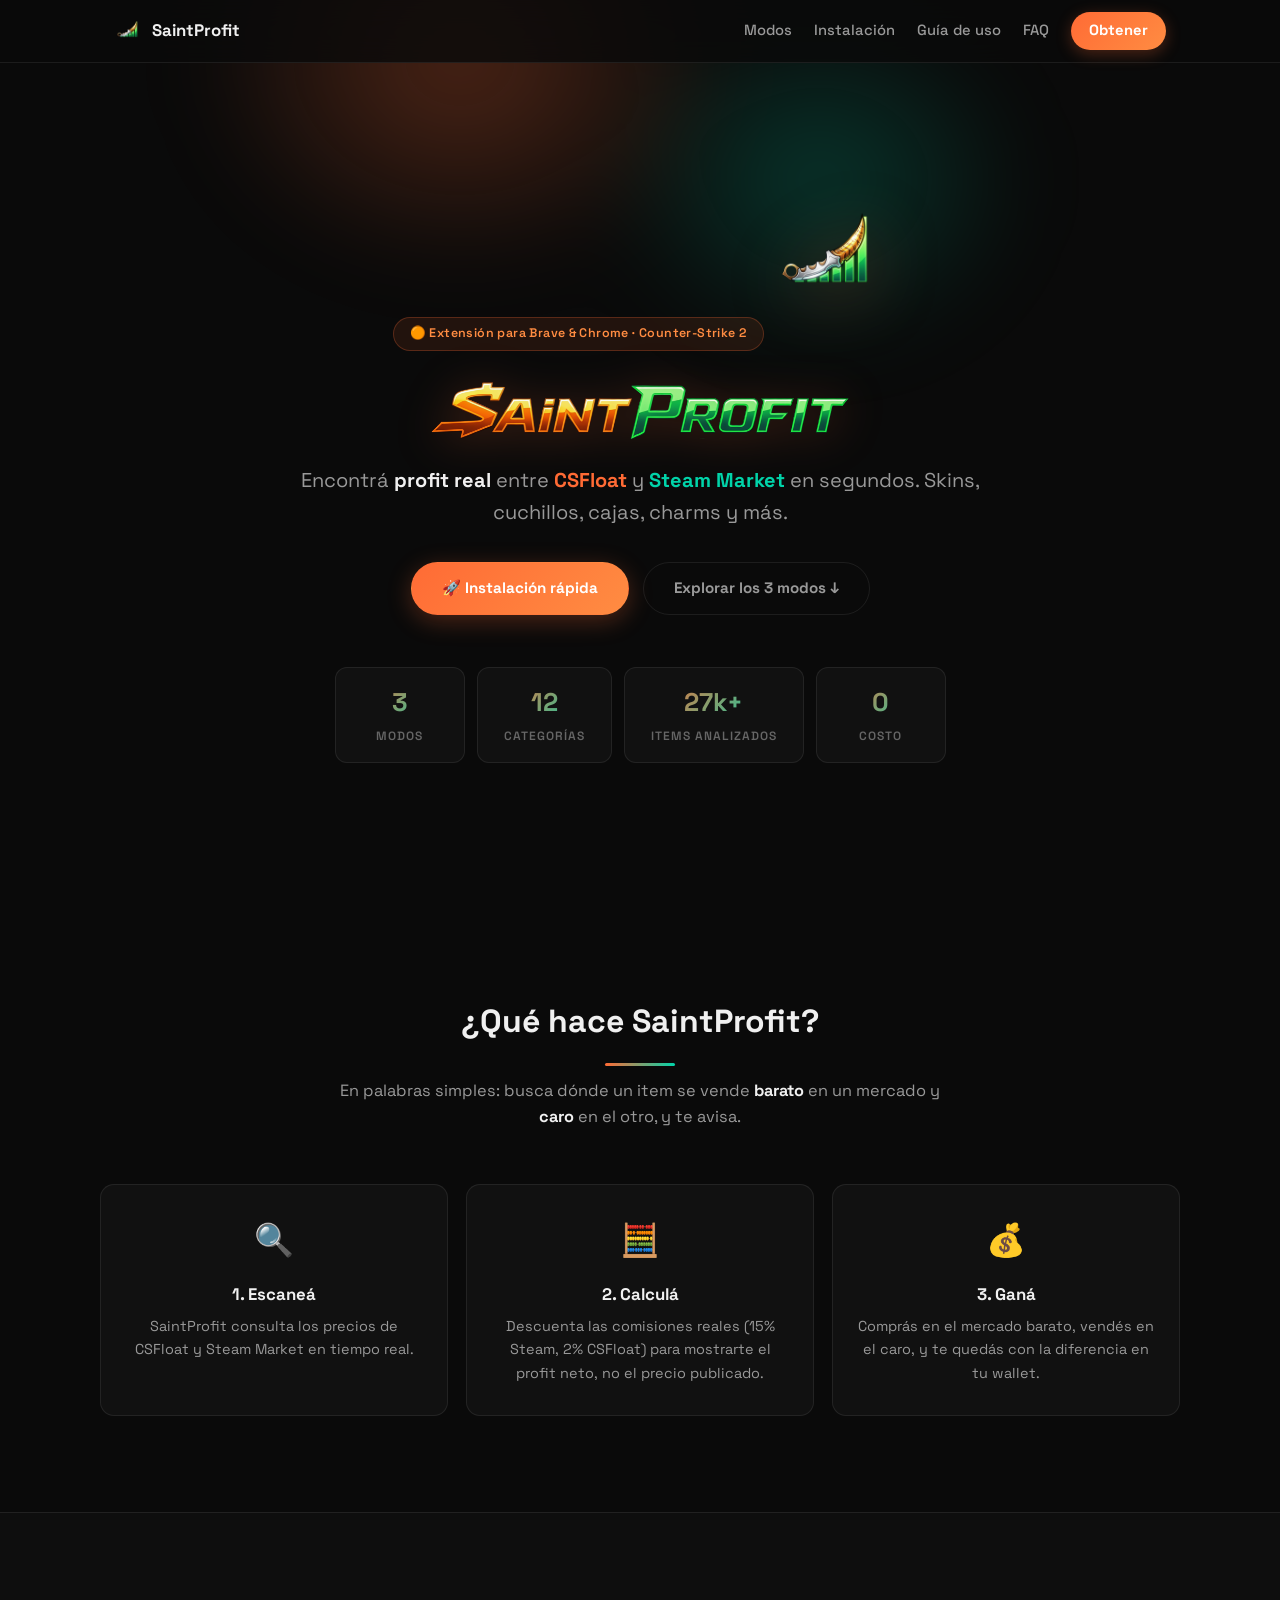
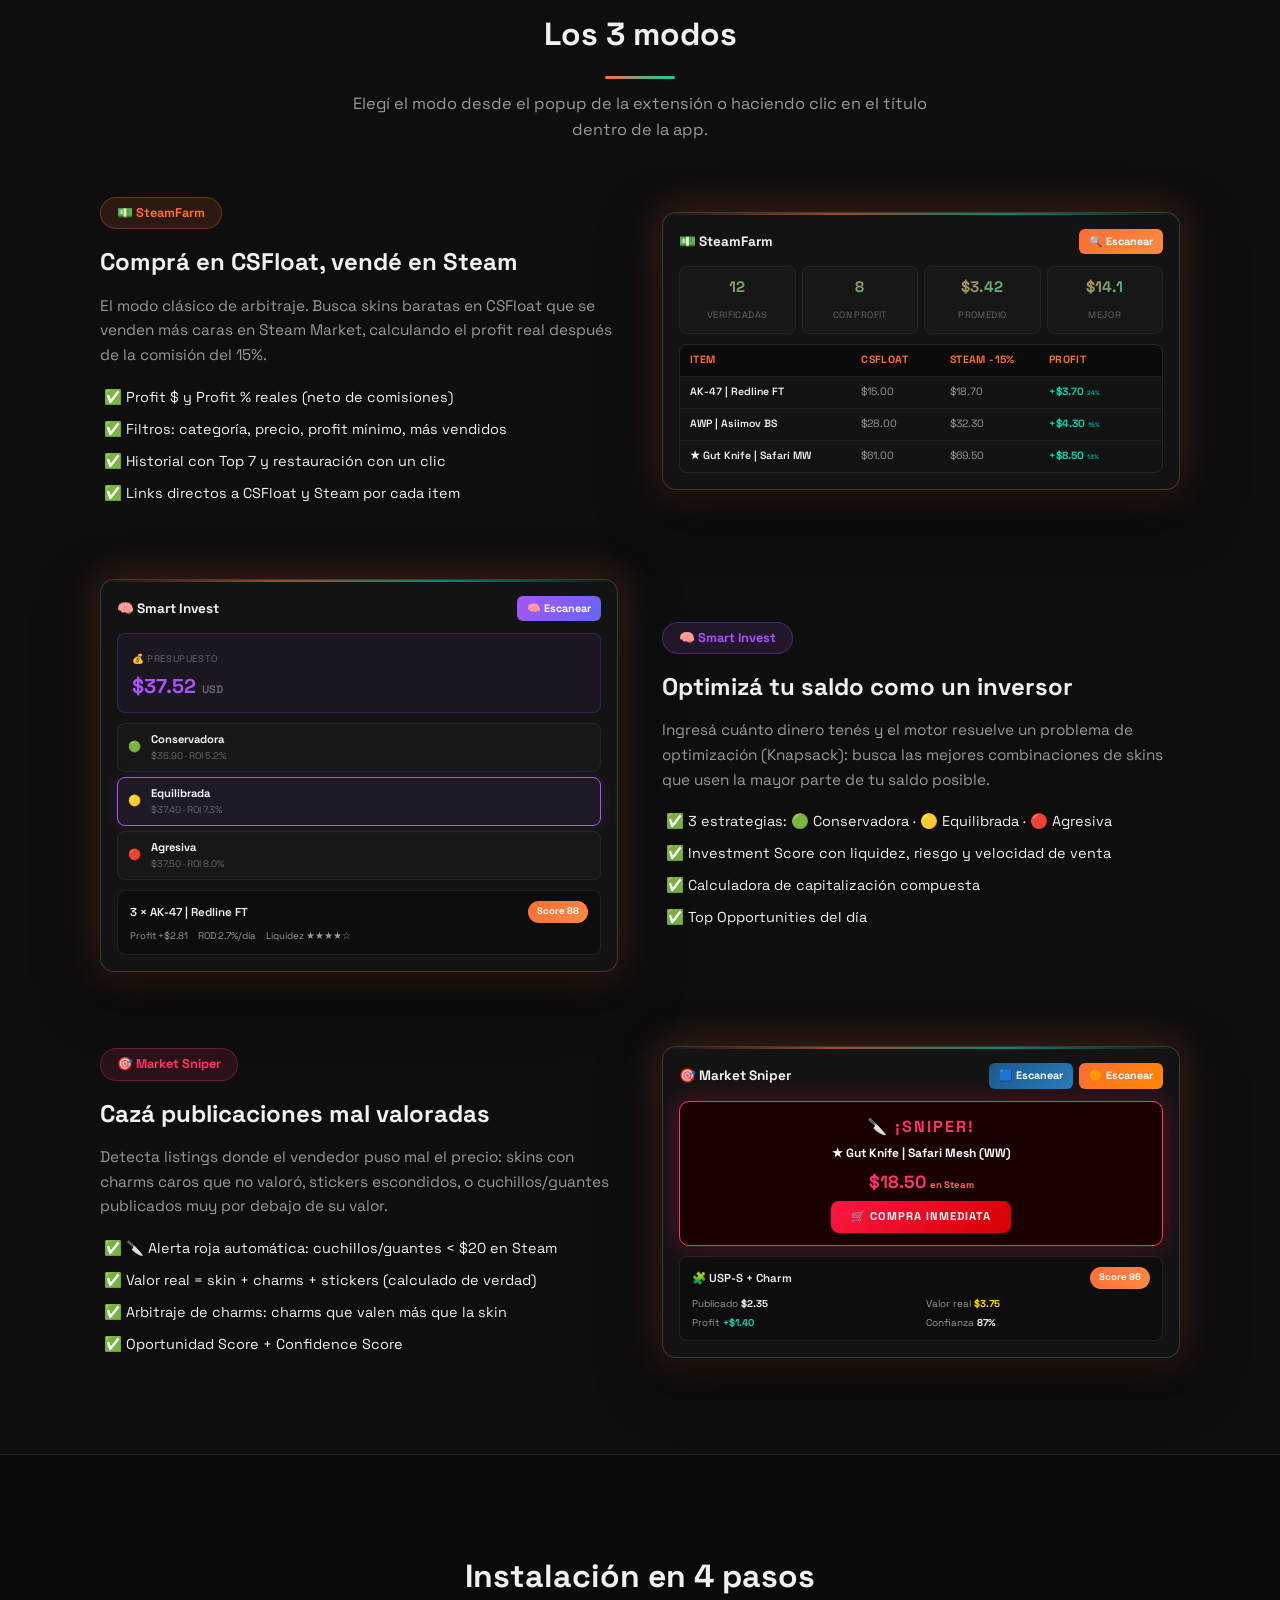
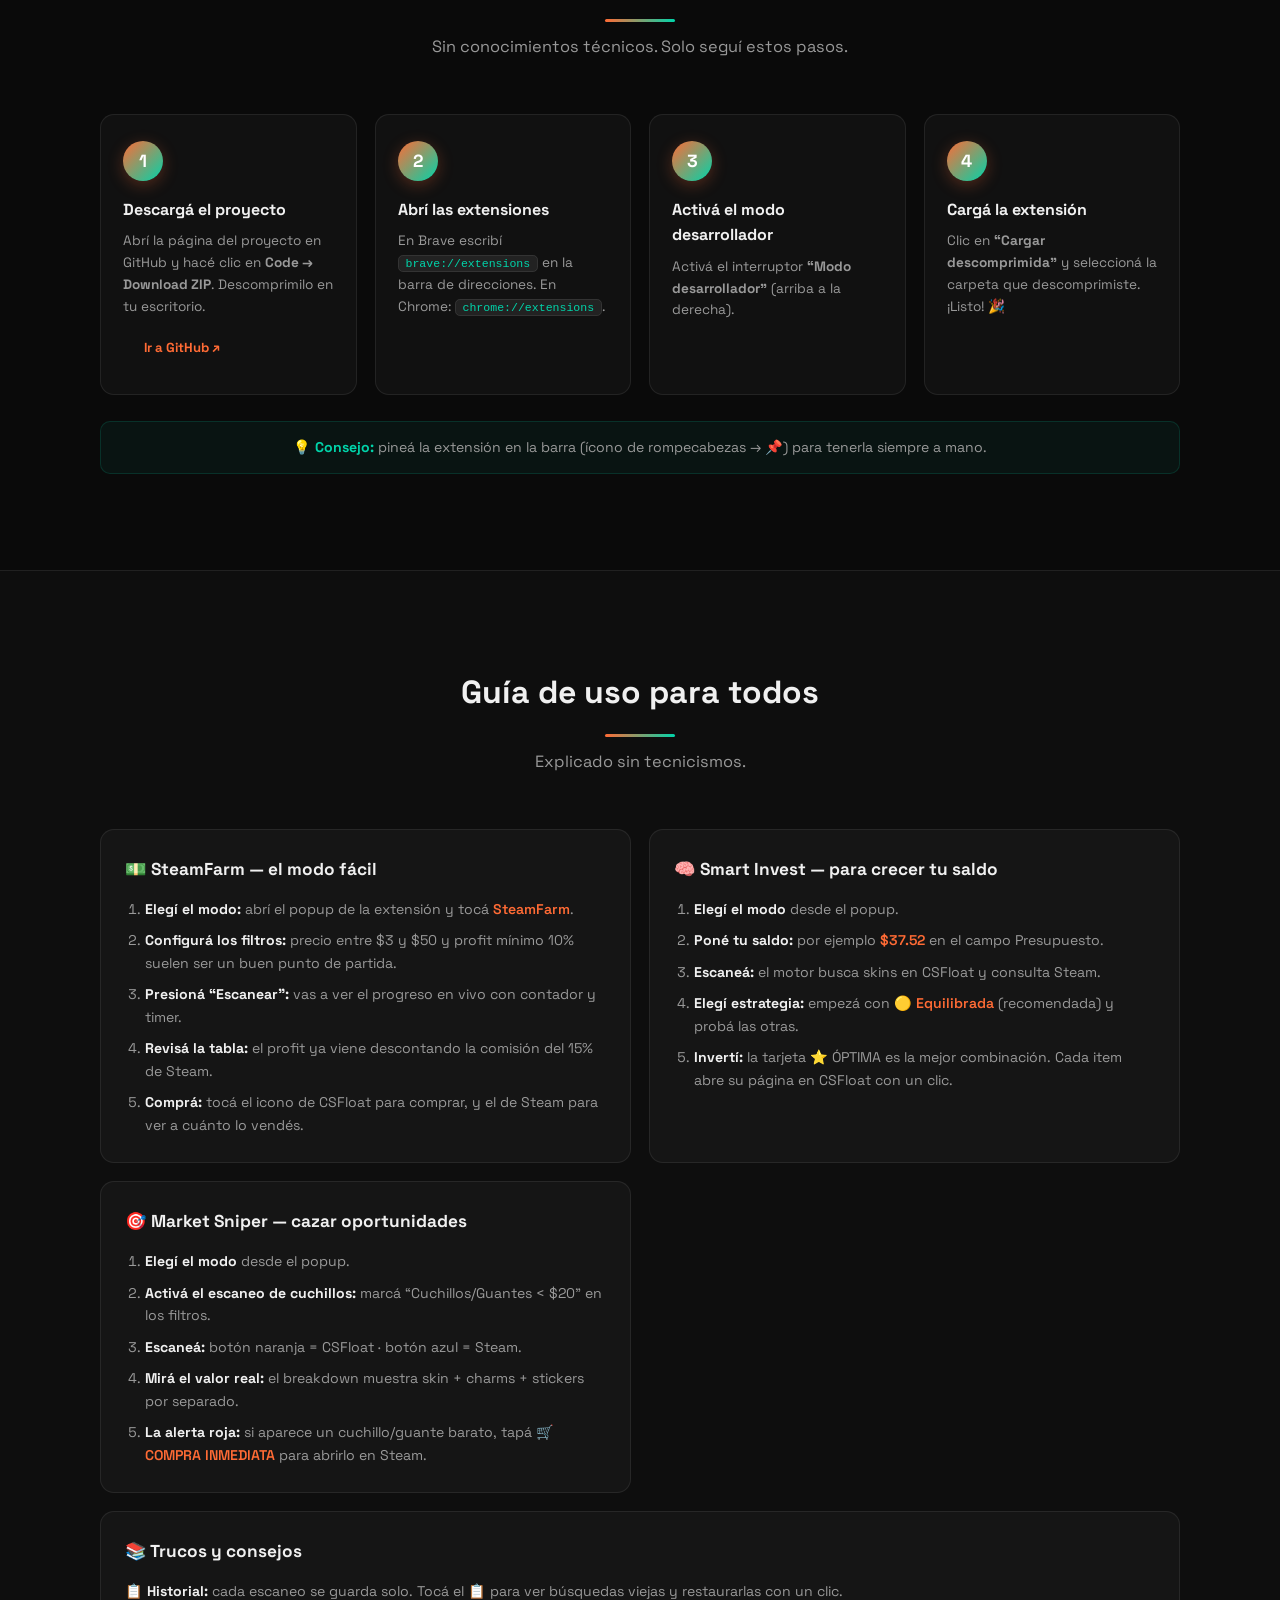
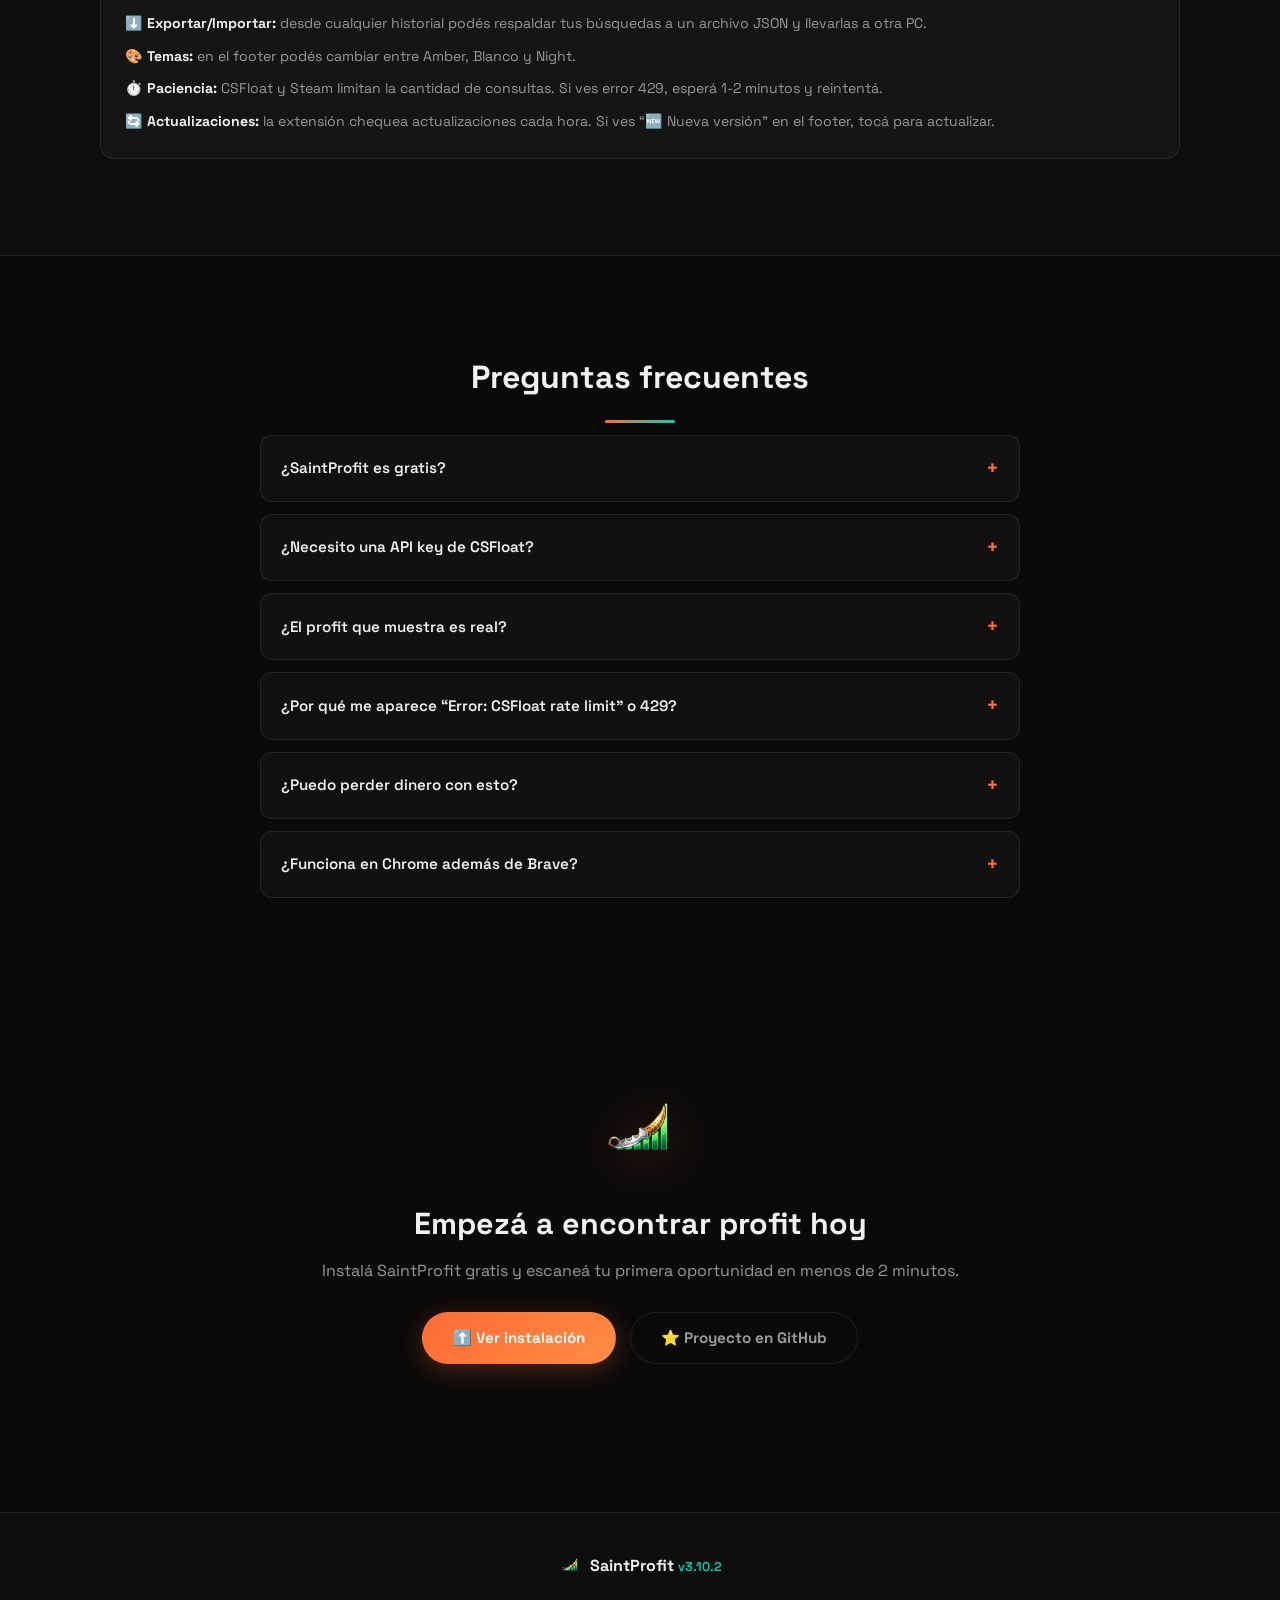
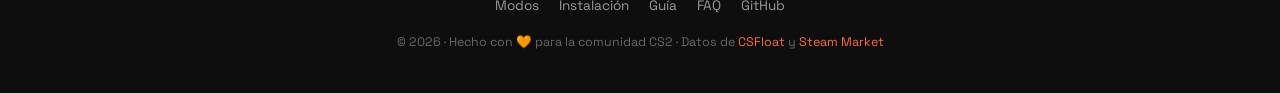
==== commit 12d837a4: "SaintProfit v3.10.2 — Temas Amber naranja, Blanco segundo, dot refinado Sistema de temas (v3.10.x): " ====
--- a/docs/index.html
+++ b/docs/index.html
@@ -290,7 +290,7 @@
           <ul>
             <li>📋 <strong>Historial:</strong> cada escaneo se guarda solo. Tocá el 📋 para ver búsquedas viejas y restaurarlas con un clic.</li>
             <li>⬇️ <strong>Exportar/Importar:</strong> desde cualquier historial podés respaldar tus búsquedas a un archivo JSON y llevarlas a otra PC.</li>
-            <li>🎨 <strong>Temas:</strong> en el footer podés cambiar entre SaintProfit, Night y Amber.</li>
+            <li>🎨 <strong>Temas:</strong> en el footer podés cambiar entre Amber, Blanco y Night.</li>
             <li>⏱️ <strong>Paciencia:</strong> CSFloat y Steam limitan la cantidad de consultas. Si ves error 429, esperá 1-2 minutos y reintentá.</li>
             <li>🔄 <strong>Actualizaciones:</strong> la extensión chequea actualizaciones cada hora. Si ves “🆕 Nueva versión” en el footer, tocá para actualizar.</li>
           </ul>
@@ -350,7 +350,7 @@
     <div class="footer-inner">
       <div class="footer-brand">
         <img src="assets/logo.png" alt="" class="footer-logo">
-        <span>SaintProfit <span class="footer-ver">v3.7.2</span></span>
+        <span>SaintProfit <span class="footer-ver">v3.10.2</span></span>
       </div>
       <div class="footer-links">
         <a href="#modos">Modos</a>
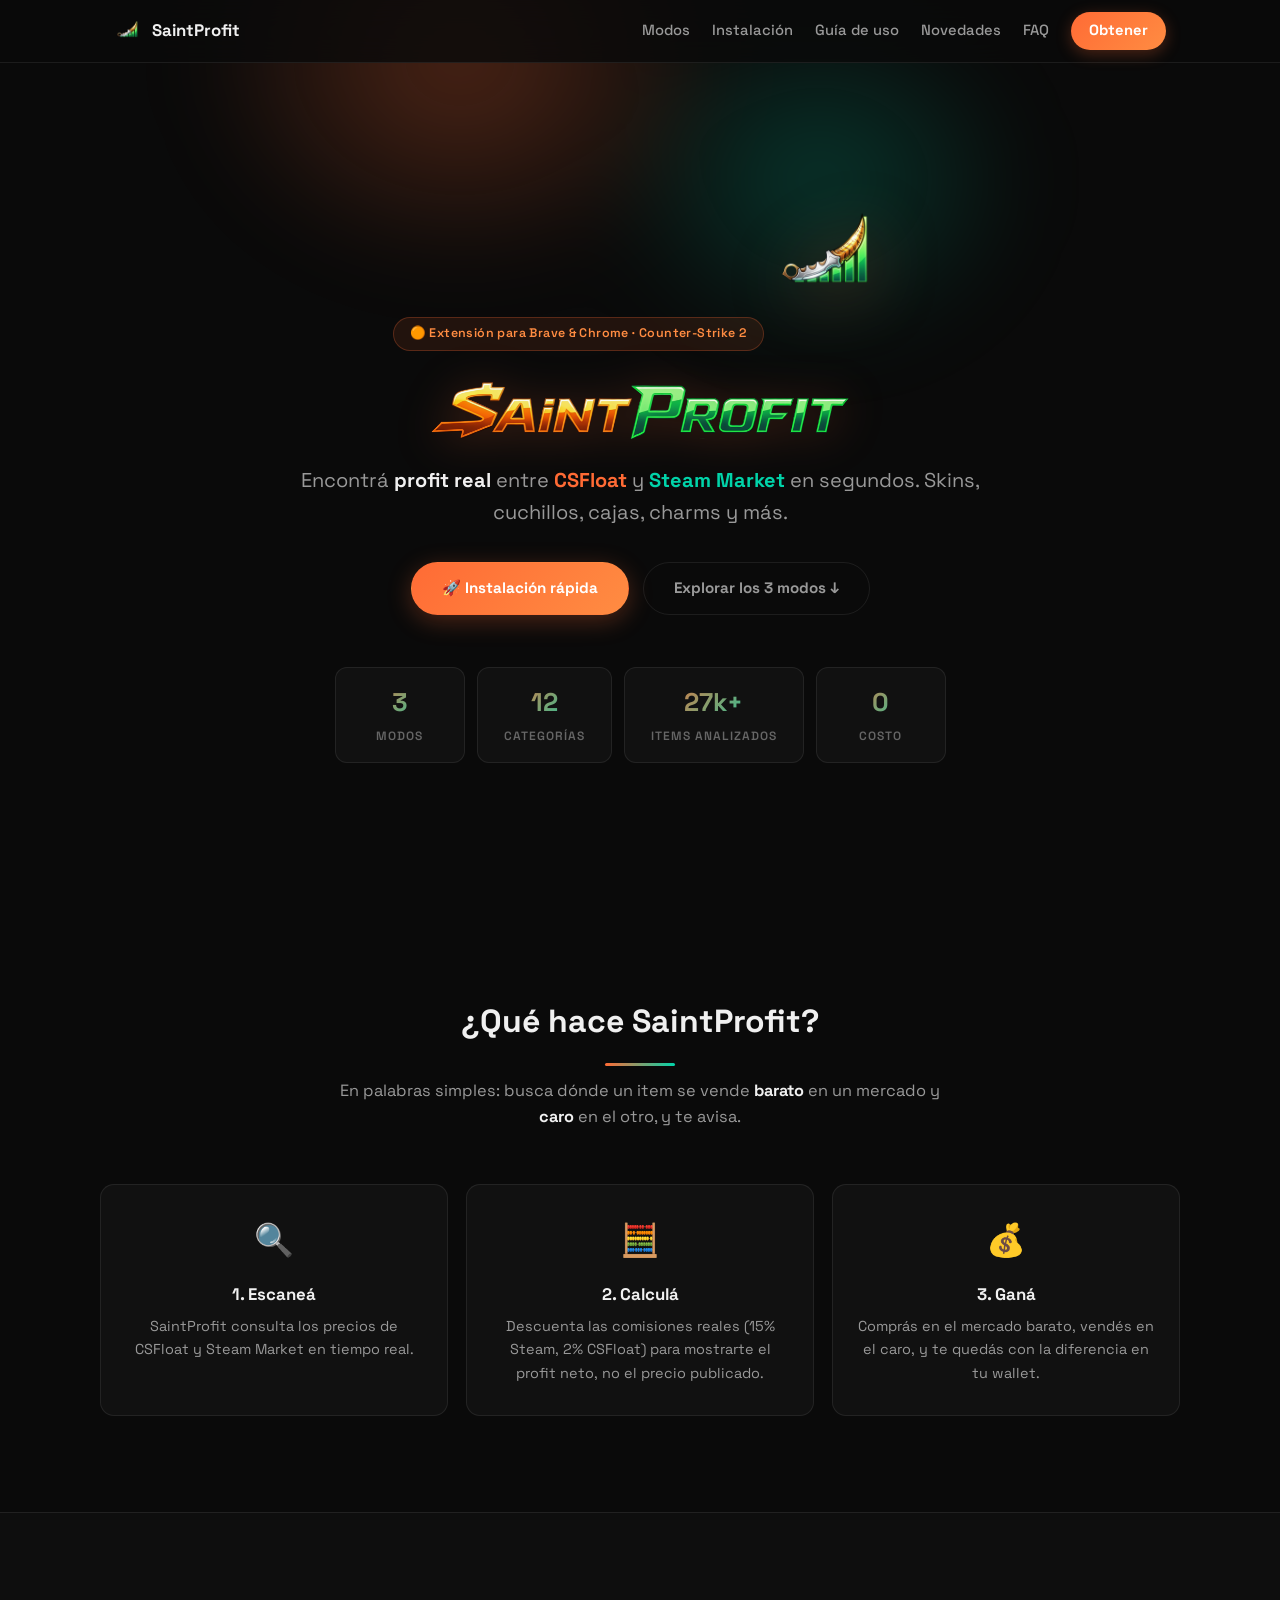
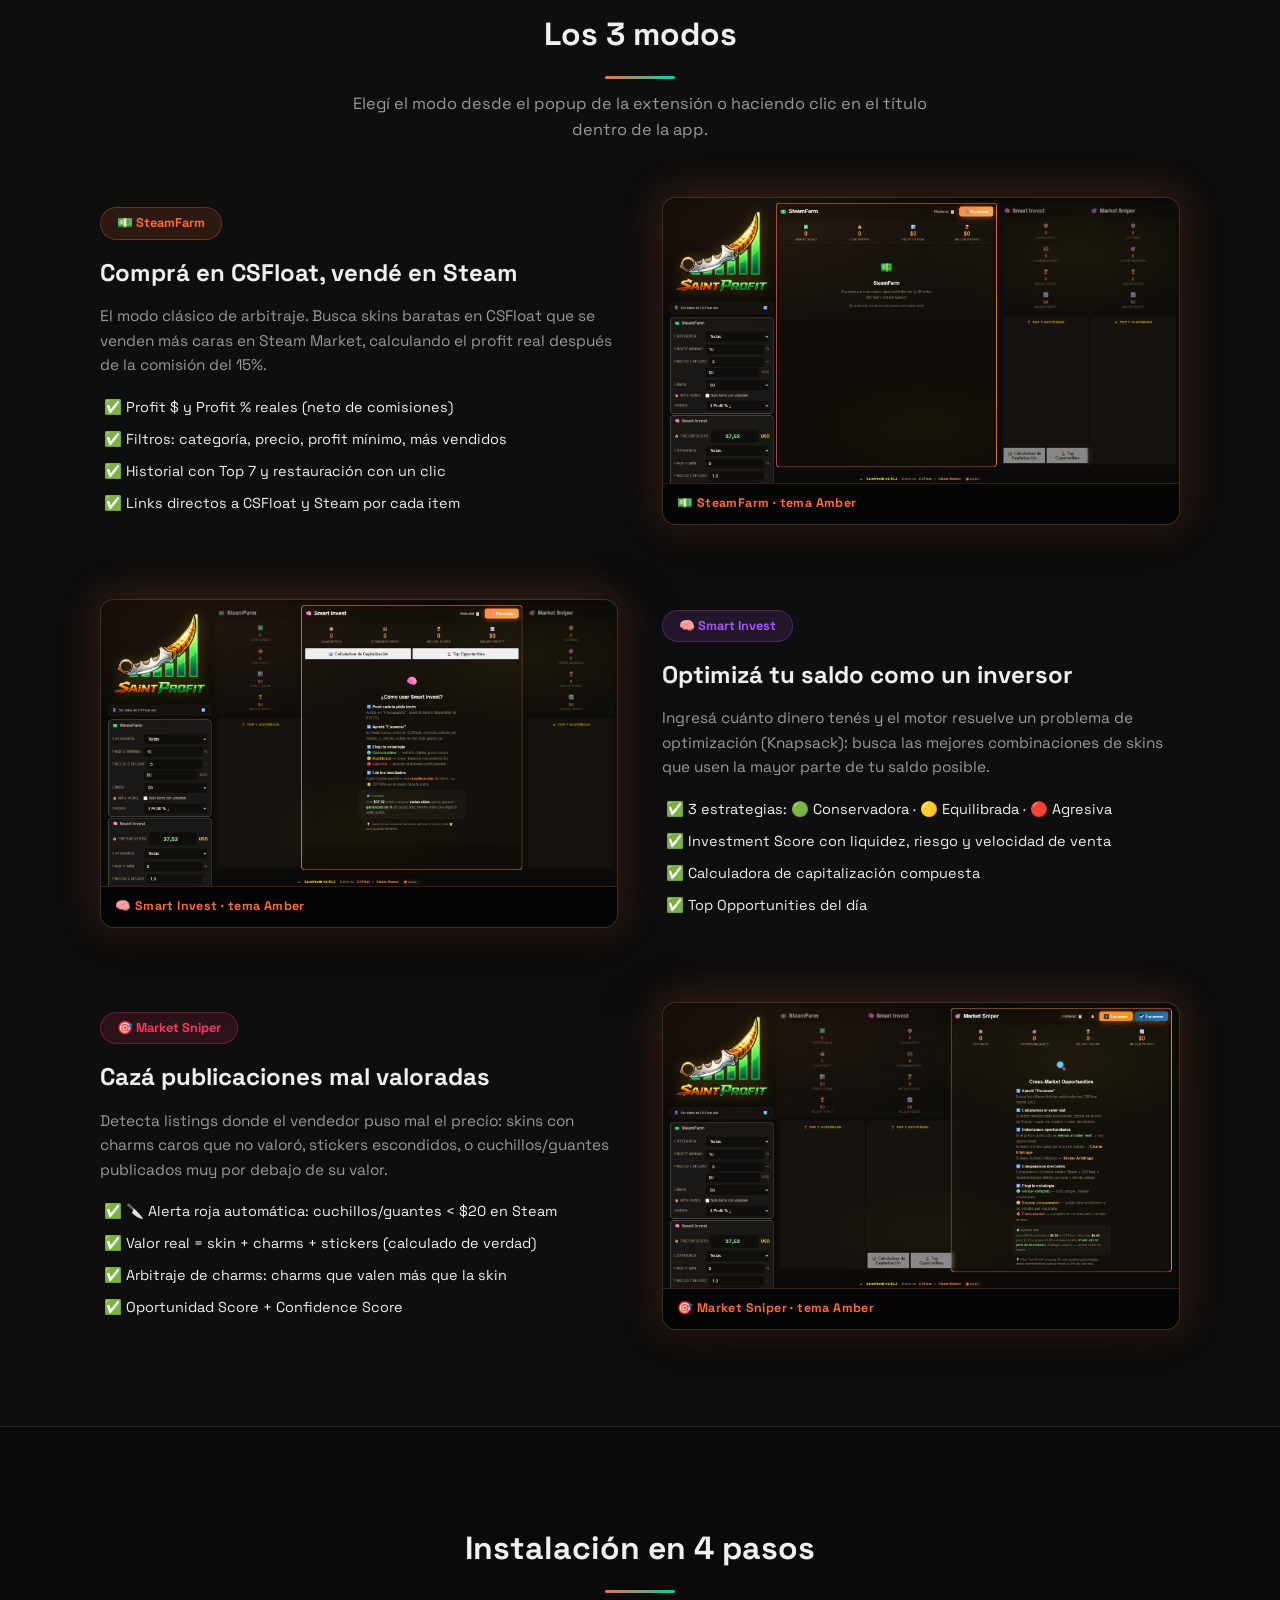
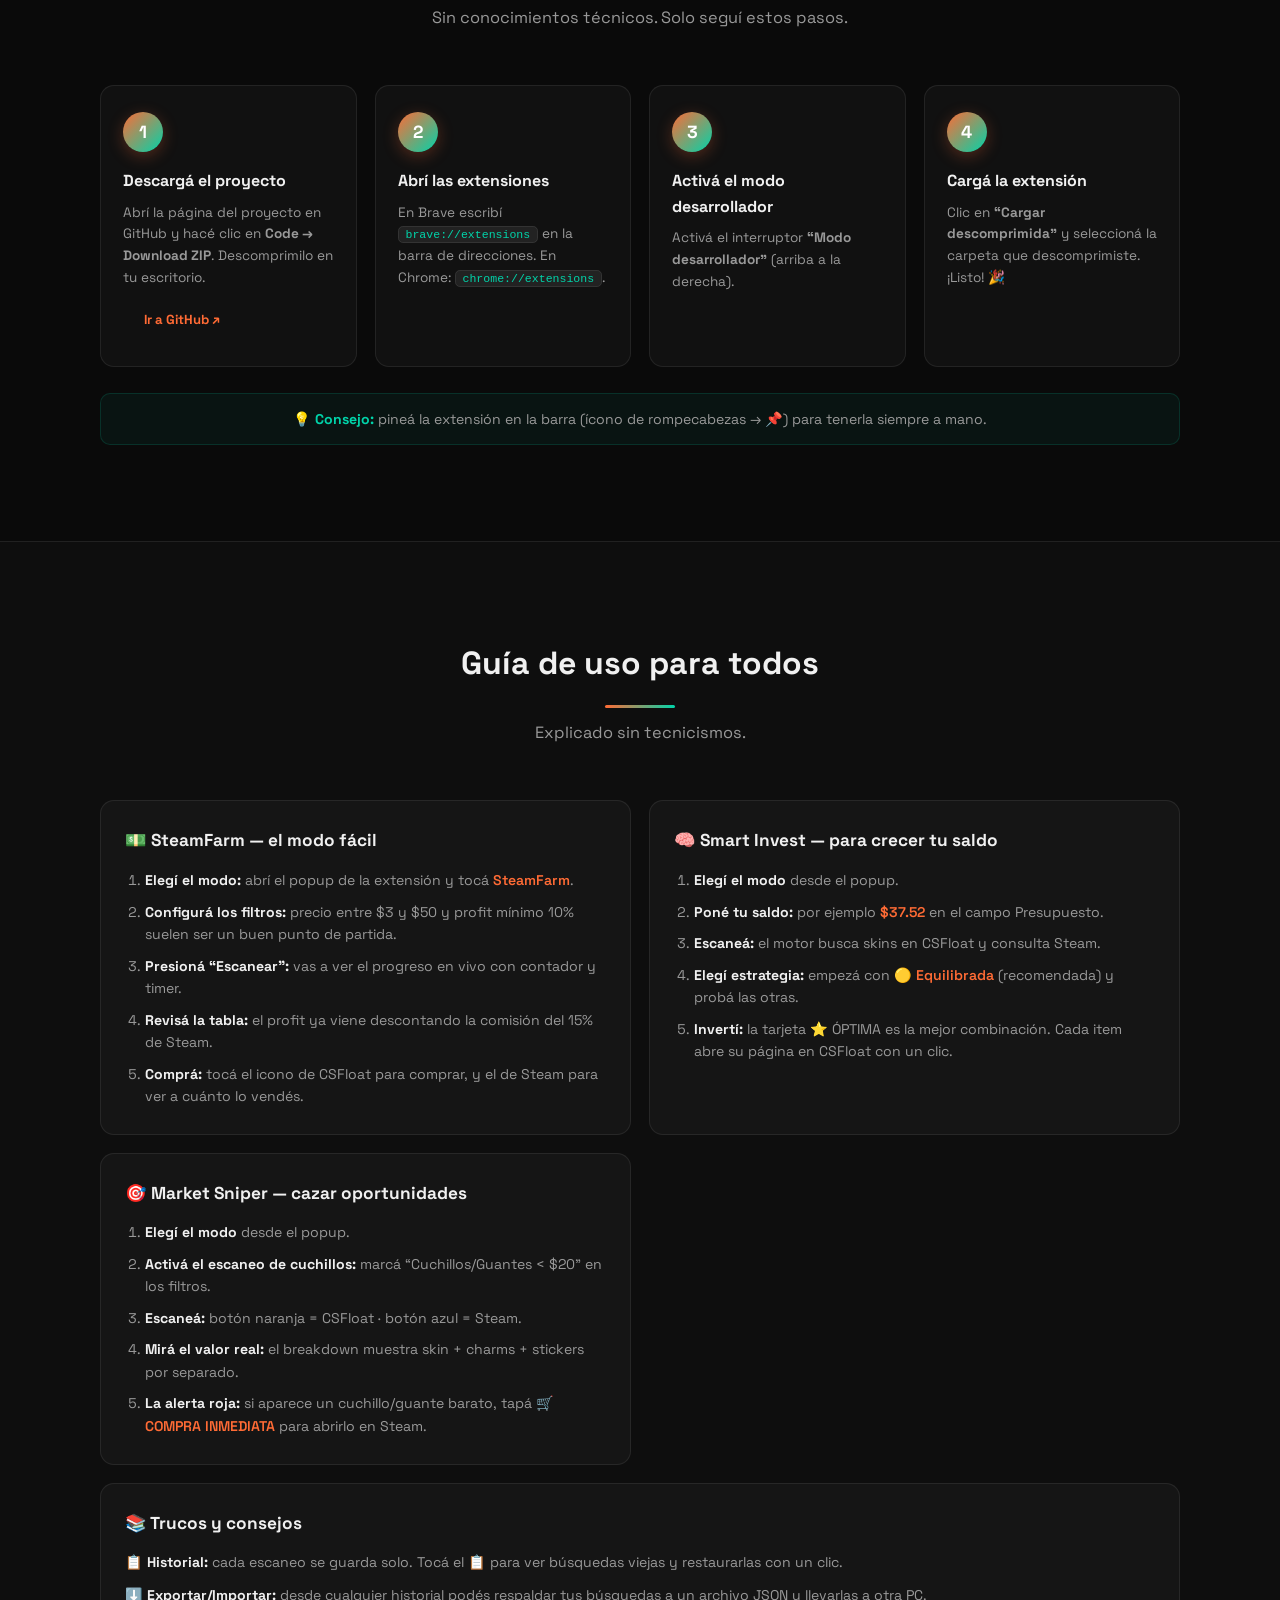
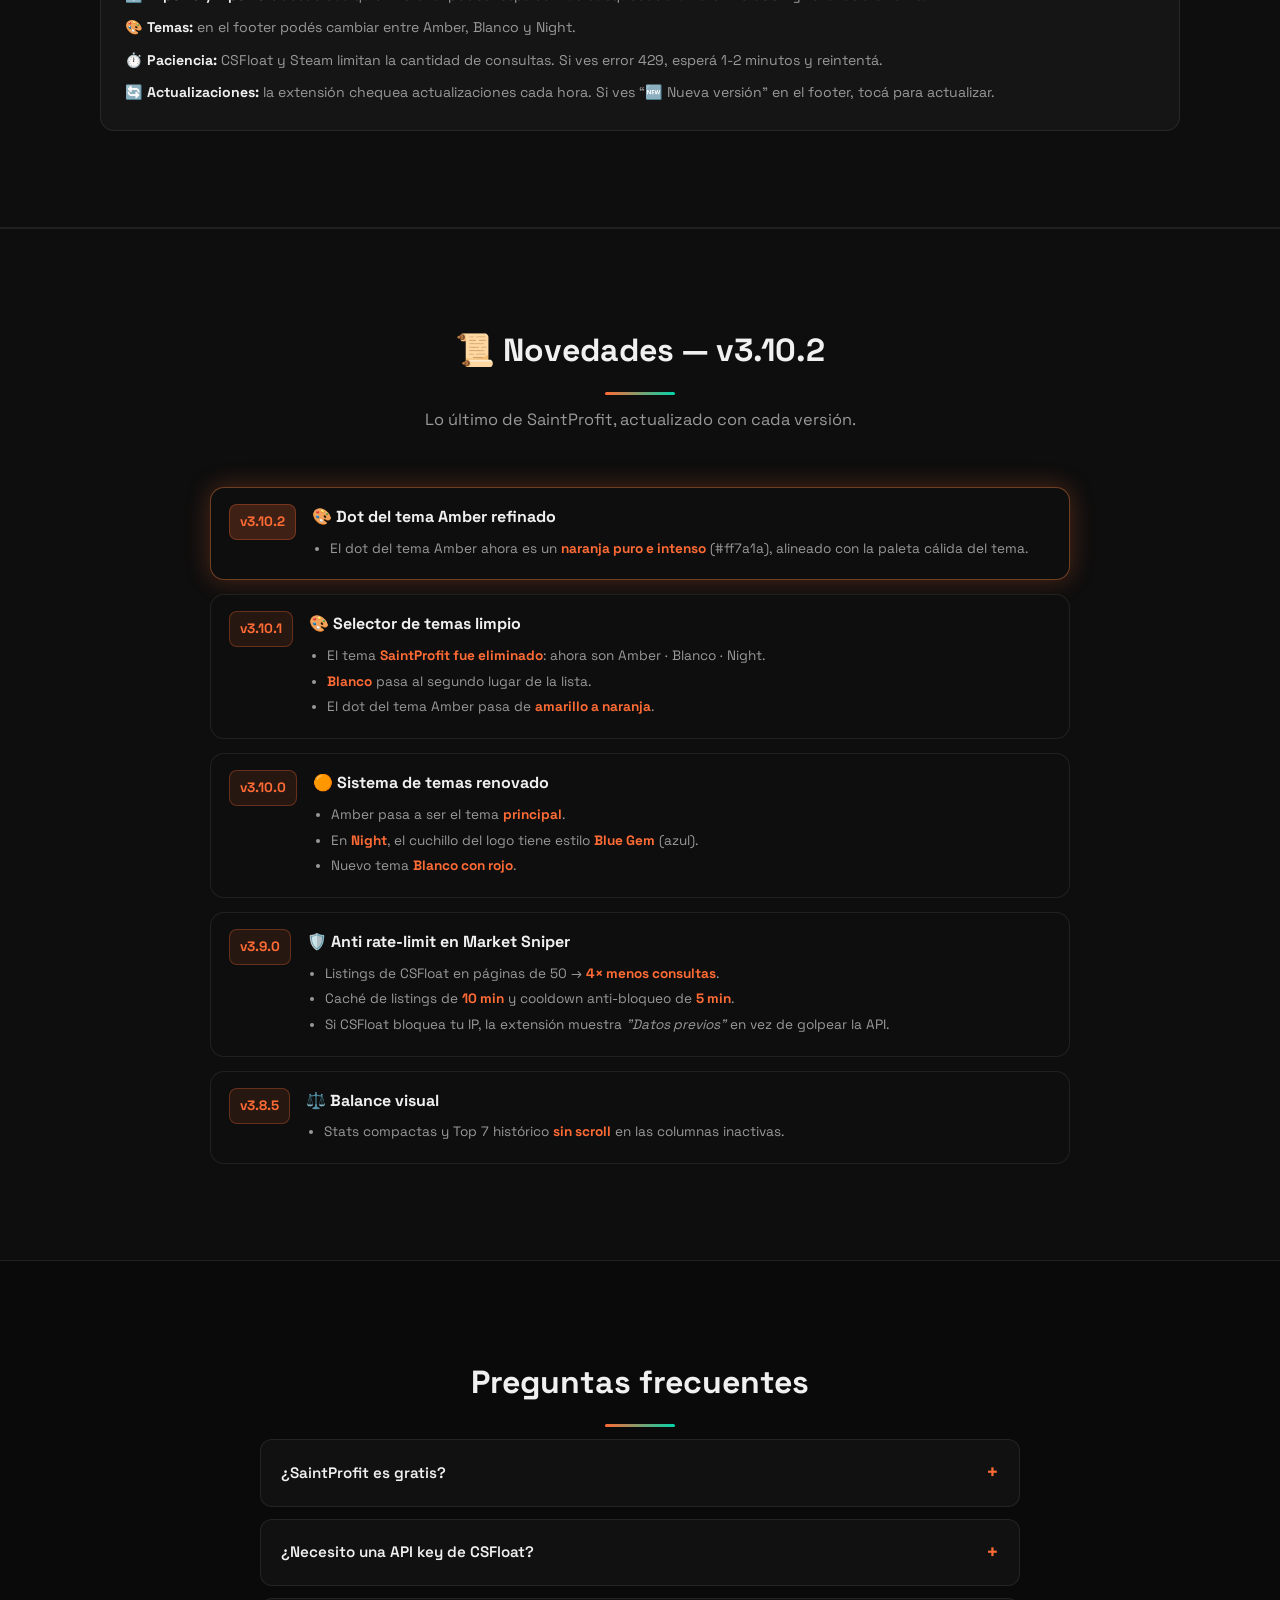
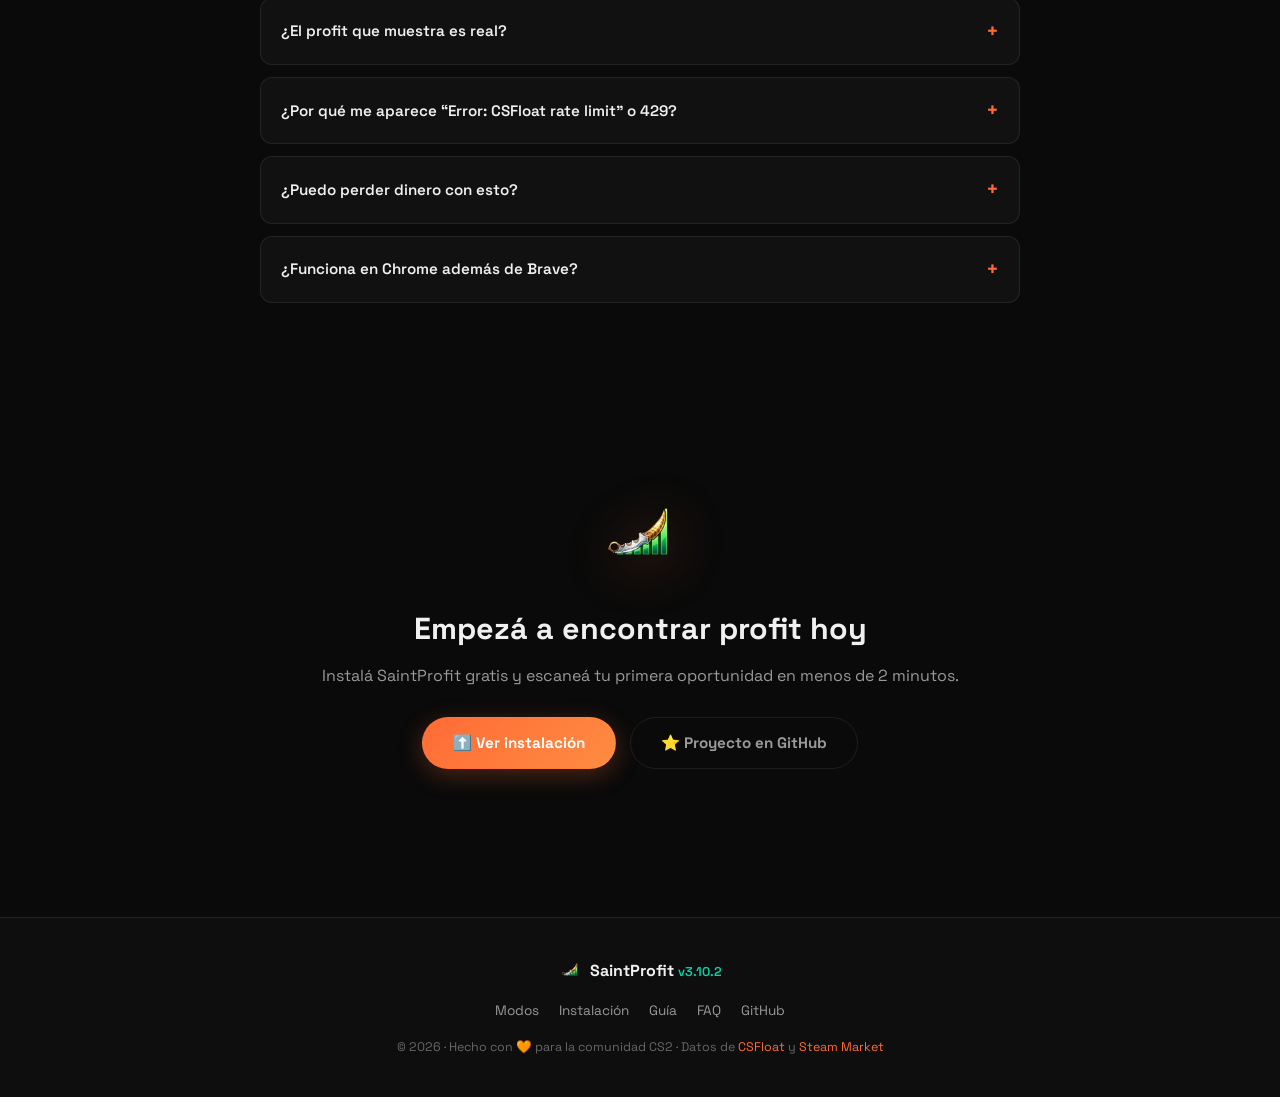
==== commit 0b8e0f9e: "SaintProfit docs v3.10.2 — Capturas reales de los 3 modos con tema Amber + changelog - Reemplazados " ====
--- a/docs/index.html
+++ b/docs/index.html
@@ -25,6 +25,7 @@
         <a href="#modos">Modos</a>
         <a href="#instalacion">Instalación</a>
         <a href="#guia">Guía de uso</a>
+        <a href="#changelog">Novedades</a>
         <a href="#faq">FAQ</a>
         <a href="#descargar" class="nav-cta">Obtener</a>
       </div>
@@ -99,35 +100,9 @@
             <li>✅ Links directos a CSFloat y Steam por cada item</li>
           </ul>
         </div>
-        <div class="mockup mockup-steamfarm">
-          <div class="mock-head">
-            <span>💵 SteamFarm</span>
-            <span class="mock-btn">🔍 Escanear</span>
-          </div>
-          <div class="mock-stats">
-            <div class="mock-stat"><strong>12</strong><span>Verificadas</span></div>
-            <div class="mock-stat"><strong>8</strong><span>Con Profit</span></div>
-            <div class="mock-stat"><strong>$3.42</strong><span>Promedio</span></div>
-            <div class="mock-stat"><strong>$14.1</strong><span>Mejor</span></div>
-          </div>
-          <div class="mock-table">
-            <div class="mock-th"><span>Item</span><span>CSFloat</span><span>Steam -15%</span><span>Profit</span></div>
-            <div class="mock-tr">
-              <span class="m-name">AK-47 | Redline FT</span>
-              <span>$15.00</span><span>$18.70</span>
-              <span class="m-profit">+$3.70 <small>24%</small></span>
-            </div>
-            <div class="mock-tr">
-              <span class="m-name">AWP | Asiimov BS</span>
-              <span>$28.00</span><span>$32.30</span>
-              <span class="m-profit">+$4.30 <small>15%</small></span>
-            </div>
-            <div class="mock-tr">
-              <span class="m-name">★ Gut Knife | Safari MW</span>
-              <span>$61.00</span><span>$69.50</span>
-              <span class="m-profit">+$8.50 <small>13%</small></span>
-            </div>
-          </div>
+        <div class="screenshot">
+          <img src="assets/screenshots/mode-profit.png" alt="Captura del modo SteamFarm con el tema Amber" loading="lazy">
+          <span class="shot-caption">💵 SteamFarm · tema Amber</span>
         </div>
       </div>
 
@@ -144,29 +119,9 @@
             <li>✅ Top Opportunities del día</li>
           </ul>
         </div>
-        <div class="mockup mockup-invest">
-          <div class="mock-head">
-            <span>🧠 Smart Invest</span>
-            <span class="mock-btn mock-btn-violet">🧠 Escanear</span>
-          </div>
-          <div class="mock-budget">
-            <label>💰 Presupuesto</label>
-            <div class="mock-budget-row"><strong>$37.52</strong><span>USD</span></div>
-          </div>
-          <div class="mock-strats">
-            <div class="mock-strat s-conservative"><span>🟢</span><div><strong>Conservadora</strong><small>$36.90 · ROI 5.2%</small></div></div>
-            <div class="mock-strat s-balanced active-strat"><span>🟡</span><div><strong>Equilibrada</strong><small>$37.40 · ROI 7.3%</small></div></div>
-            <div class="mock-strat s-aggressive"><span>🔴</span><div><strong>Agresiva</strong><small>$37.50 · ROI 8.0%</small></div></div>
-          </div>
-          <div class="mock-score-card">
-            <div class="mock-score-row">
-              <span>3 × AK-47 | Redline FT</span>
-              <span class="m-score-badge">Score 88</span>
-            </div>
-            <div class="mock-score-metrics">
-              <span>Profit +$2.81</span><span>ROD 2.7%/día</span><span>Liquidez ★★★★☆</span>
-            </div>
-          </div>
+        <div class="screenshot">
+          <img src="assets/screenshots/mode-invest.png" alt="Captura del modo Smart Invest con el tema Amber" loading="lazy">
+          <span class="shot-caption">🧠 Smart Invest · tema Amber</span>
         </div>
       </div>
 
@@ -183,29 +138,9 @@
             <li>✅ Oportunidad Score + Confidence Score</li>
           </ul>
         </div>
-        <div class="mockup mockup-sniper">
-          <div class="mock-head">
-            <span>🎯 Market Sniper</span>
-            <div>
-              <span class="mock-btn mock-btn-blue">🟦 Escanear</span>
-              <span class="mock-btn mock-btn-cs">🟠 Escanear</span>
-            </div>
-          </div>
-          <div class="mock-alert">
-            <span class="mock-alert-title">🔪 ¡SNIPER!</span>
-            <span class="mock-alert-item">★ Gut Knife | Safari Mesh (WW)</span>
-            <span class="mock-alert-price">$18.50 <small>en Steam</small></span>
-            <span class="mock-alert-btn">🛒 COMPRA INMEDIATA</span>
-          </div>
-          <div class="mock-opp">
-            <div class="mock-opp-head"><span>🧩 USP-S + Charm</span><span class="m-score-badge">Score 96</span></div>
-            <div class="mock-opp-grid">
-              <span>Publicado <strong>$2.35</strong></span>
-              <span>Valor real <strong class="gold">$3.75</strong></span>
-              <span>Profit <strong class="green">+$1.40</strong></span>
-              <span>Confianza <strong>87%</strong></span>
-            </div>
-          </div>
+        <div class="screenshot">
+          <img src="assets/screenshots/mode-sniper.png" alt="Captura del modo Market Sniper con el tema Amber" loading="lazy">
+          <span class="shot-caption">🎯 Market Sniper · tema Amber</span>
         </div>
       </div>
     </div>
@@ -299,6 +234,72 @@
     </div>
   </section>
 
+  <!-- ===================== CHANGELOG ===================== -->
+  <section class="section section-dark" id="changelog">
+    <div class="container">
+      <h2 class="section-title">📜 Novedades — v3.10.2</h2>
+      <p class="section-sub">Lo último de SaintProfit, actualizado con cada versión.</p>
+
+      <div class="changelog-list">
+        <div class="changelog-item current">
+          <span class="changelog-ver">v3.10.2</span>
+          <div class="changelog-body">
+            <h3>🎨 Dot del tema Amber refinado</h3>
+            <ul>
+              <li>El dot del tema Amber ahora es un <strong>naranja puro e intenso</strong> (#ff7a1a), alineado con la paleta cálida del tema.</li>
+            </ul>
+          </div>
+        </div>
+
+        <div class="changelog-item">
+          <span class="changelog-ver">v3.10.1</span>
+          <div class="changelog-body">
+            <h3>🎨 Selector de temas limpio</h3>
+            <ul>
+              <li>El tema <strong>SaintProfit fue eliminado</strong>: ahora son Amber · Blanco · Night.</li>
+              <li><strong>Blanco</strong> pasa al segundo lugar de la lista.</li>
+              <li>El dot del tema Amber pasa de <strong>amarillo a naranja</strong>.</li>
+            </ul>
+          </div>
+        </div>
+
+        <div class="changelog-item">
+          <span class="changelog-ver">v3.10.0</span>
+          <div class="changelog-body">
+            <h3>🟠 Sistema de temas renovado</h3>
+            <ul>
+              <li>Amber pasa a ser el tema <strong>principal</strong>.</li>
+              <li>En <strong>Night</strong>, el cuchillo del logo tiene estilo <strong>Blue Gem</strong> (azul).</li>
+              <li>Nuevo tema <strong>Blanco con rojo</strong>.</li>
+            </ul>
+          </div>
+        </div>
+
+        <div class="changelog-item">
+          <span class="changelog-ver">v3.9.0</span>
+          <div class="changelog-body">
+            <h3>🛡️ Anti rate-limit en Market Sniper</h3>
+            <ul>
+              <li>Listings de CSFloat en páginas de 50 → <strong>4× menos consultas</strong>.</li>
+              <li>Caché de listings de <strong>10 min</strong> y cooldown anti-bloqueo de <strong>5 min</strong>.</li>
+              <li>Si CSFloat bloquea tu IP, la extensión muestra <em>"Datos previos"</em> en vez de golpear la API.</li>
+            </ul>
+          </div>
+        </div>
+
+        <div class="changelog-item">
+          <span class="changelog-ver">v3.8.5</span>
+          <div class="changelog-body">
+            <h3>⚖️ Balance visual</h3>
+            <ul>
+              <li>Stats compactas y Top 7 histórico <strong>sin scroll</strong> en las columnas inactivas.</li>
+            </ul>
+          </div>
+        </div>
+      </div>
+    </div>
+  </section>
+
   <!-- ===================== FAQ ===================== -->
   <section class="section" id="faq">
     <div class="container">
--- a/docs/css/styles.css
+++ b/docs/css/styles.css
@@ -246,7 +246,7 @@
 }
 .mode-block:last-child { margin-bottom: 0; }
 .mode-block-reverse .mode-text { order: 2; }
-.mode-block-reverse .mockup { order: 1; }
+.mode-block-reverse .screenshot { order: 1; }
 .mode-chip {
   display: inline-block;
   padding: 5px 16px;
@@ -263,155 +263,68 @@
 .mode-points { list-style: none; display: flex; flex-direction: column; gap: 9px; }
 .mode-points li { font-size: 0.9rem; color: var(--text); padding-left: 4px; }
 
-/* ===================== MOCKUPS (simulan la app) ===================== */
-.mockup {
-  background: var(--bg-3);
+/* ===================== CHANGELOG ===================== */
+.changelog-list {
+  display: flex;
+  flex-direction: column;
+  gap: 14px;
+  max-width: 860px;
+  margin: 0 auto;
+}
+.changelog-item {
+  display: flex;
+  gap: 16px;
+  background: var(--bg-2);
+  border: 1px solid var(--border);
+  border-radius: var(--radius);
+  padding: 16px 18px;
+  transition: all var(--transition);
+}
+.changelog-item:hover { border-color: var(--border-hover); transform: translateY(-2px); }
+.changelog-item.current { border-color: rgba(255,140,66,0.4); box-shadow: 0 0 24px var(--glow-orange); }
+.changelog-ver {
+  flex-shrink: 0;
+  font-weight: 700;
+  font-size: 0.85rem;
+  color: var(--orange);
+  background: rgba(255,107,53,0.1);
+  border: 1px solid rgba(255,107,53,0.3);
+  border-radius: 8px;
+  padding: 6px 10px;
+  height: fit-content;
+}
+.changelog-item.current .changelog-ver { background: rgba(255,107,53,0.2); }
+.changelog-body h3 { margin: 0 0 8px; font-size: 1rem; color: var(--text-1); }
+.changelog-body ul { margin: 0; padding-left: 18px; color: var(--text-2); font-size: 0.85rem; line-height: 1.6; }
+.changelog-body li { margin-bottom: 4px; }
+.changelog-body strong { color: var(--orange); }
+
+/* ===================== CAPTURAS REALES (tema Amber) ===================== */
+.screenshot {
+  position: relative;
   border: 1px solid var(--border-hover);
   border-radius: var(--radius);
-  padding: 16px;
+  overflow: hidden;
   box-shadow: 0 20px 60px rgba(0,0,0,0.5), 0 0 40px var(--glow-orange);
-  transition: all var(--transition);
-  position: relative;
-  overflow: hidden;
-}
-.mockup:hover { transform: translateY(-4px) scale(1.01); }
-.mockup::before {
-  content: '';
-  position: absolute;
-  top: 0; left: 0; right: 0;
-  height: 2px;
-  background: linear-gradient(90deg, transparent, var(--orange), var(--aqua), transparent);
-  opacity: 0.6;
-}
-.mock-head {
-  display: flex;
-  justify-content: space-between;
-  align-items: center;
-  margin-bottom: 12px;
-  font-size: 0.85rem;
-  font-weight: 700;
-  color: var(--text);
-}
-.mock-head > div { display: flex; gap: 6px; }
-.mock-btn {
-  font-size: 0.68rem;
-  font-weight: 700;
-  padding: 4px 10px;
-  border-radius: 6px;
-  background: linear-gradient(135deg, var(--orange), var(--orange-2));
-  color: #fff;
-  white-space: nowrap;
-}
-.mock-btn-violet { background: linear-gradient(135deg, #a855f7, #6366f1); }
-.mock-btn-blue { background: linear-gradient(135deg, #1a5a8a, #2a7aba); }
-.mock-btn-cs { background: linear-gradient(135deg, var(--orange), var(--profit-orange, #ff8800)); }
-
-/* SteamFarm mock */
-.mock-stats { display: grid; grid-template-columns: repeat(4, 1fr); gap: 6px; margin-bottom: 10px; }
-.mock-stat {
-  background: rgba(255,255,255,0.02);
-  border: 1px solid rgba(255,255,255,0.05);
-  border-radius: 8px;
-  padding: 8px 4px;
-  text-align: center;
-}
-.mock-stat strong { display: block; font-size: 0.95rem; background: linear-gradient(135deg, var(--orange), var(--aqua)); -webkit-background-clip: text; background-clip: text; -webkit-text-fill-color: transparent; }
-.mock-stat span { font-size: 0.58rem; color: var(--text-3); text-transform: uppercase; letter-spacing: 0.4px; }
-.mock-table { border: 1px solid var(--border); border-radius: 8px; overflow: hidden; }
-.mock-th, .mock-tr { display: grid; grid-template-columns: 1.6fr 0.8fr 0.9fr 1fr; gap: 6px; padding: 7px 10px; font-size: 0.66rem; }
-.mock-th { background: rgba(0,0,0,0.4); color: var(--orange); font-weight: 700; text-transform: uppercase; letter-spacing: 0.4px; }
-.mock-tr { border-top: 1px solid rgba(255,255,255,0.04); color: var(--text-2); transition: background var(--transition); }
-.mock-tr:hover { background: rgba(255,107,53,0.05); }
-.m-name { color: var(--text); font-weight: 600; overflow: hidden; text-overflow: ellipsis; white-space: nowrap; }
-.m-profit { color: var(--aqua); font-weight: 700; }
-.m-profit small { font-size: 0.6em; opacity: 0.8; }
-
-/* Smart Invest mock */
-.mock-budget {
-  background: rgba(168,85,247,0.06);
-  border: 1px solid rgba(168,85,247,0.2);
-  border-radius: 8px;
+  background: #0c0a08;
+}
+.screenshot img {
+  display: block;
+  width: 100%;
+  height: auto;
+  border-radius: var(--radius) var(--radius) 0 0;
+}
+.screenshot .shot-caption {
+  display: block;
   padding: 10px 14px;
-  margin-bottom: 10px;
-}
-.mock-budget label { font-size: 0.6rem; color: var(--text-3); text-transform: uppercase; letter-spacing: 0.6px; }
-.mock-budget-row { display: flex; align-items: baseline; gap: 6px; }
-.mock-budget-row strong { font-size: 1.25rem; color: var(--violet); }
-.mock-budget-row span { font-size: 0.68rem; color: var(--text-3); font-weight: 700; }
-.mock-strats { display: flex; flex-direction: column; gap: 5px; margin-bottom: 10px; }
-.mock-strat {
-  display: flex; align-items: center; gap: 10px;
-  background: rgba(255,255,255,0.02);
-  border: 1px solid rgba(255,255,255,0.06);
-  border-radius: 8px;
-  padding: 7px 10px;
-  font-size: 0.66rem;
-}
-.mock-strat.active-strat { border-color: var(--violet); background: rgba(168,85,247,0.08); box-shadow: 0 0 14px rgba(168,85,247,0.15); }
-.mock-strat div { display: flex; flex-direction: column; }
-.mock-strat strong { color: var(--text); font-size: 0.7rem; }
-.mock-strat small { color: var(--text-3); font-size: 0.6rem; }
-.mock-score-card {
-  background: rgba(0,0,0,0.3);
-  border: 1px solid var(--border);
-  border-radius: 8px;
-  padding: 10px 12px;
-}
-.mock-score-row { display: flex; justify-content: space-between; align-items: center; font-size: 0.72rem; font-weight: 600; color: var(--text); margin-bottom: 6px; }
-.mock-score-metrics { display: flex; gap: 10px; font-size: 0.6rem; color: var(--text-2); flex-wrap: wrap; }
-.m-score-badge {
-  background: linear-gradient(135deg, var(--orange), var(--orange-2));
-  color: #fff;
-  font-size: 0.6rem;
-  font-weight: 700;
-  padding: 3px 9px;
-  border-radius: 12px;
-  white-space: nowrap;
-}
-
-/* Market Sniper mock */
-.mock-alert {
-  background: #1a0000;
-  border: 1.5px solid var(--red);
-  border-radius: 10px;
-  padding: 12px 14px;
-  margin-bottom: 10px;
-  text-align: center;
-  box-shadow: 0 0 26px rgba(255,23,68,0.3);
-  display: flex;
-  flex-direction: column;
-  gap: 5px;
-  animation: alertPulse 2.4s ease-in-out infinite;
-}
-@keyframes alertPulse {
-  0%, 100% { box-shadow: 0 0 22px rgba(255,23,68,0.25); }
-  50% { box-shadow: 0 0 38px rgba(255,23,68,0.5); }
-}
-.mock-alert-title { color: var(--red); font-weight: 900; font-size: 1rem; letter-spacing: 2px; }
-.mock-alert-item { color: #fff; font-weight: 700; font-size: 0.75rem; }
-.mock-alert-price { color: var(--red); font-weight: 800; font-size: 1.1rem; }
-.mock-alert-price small { font-size: 0.6rem; color: #ff6666; }
-.mock-alert-btn {
-  align-self: center;
-  background: linear-gradient(135deg, #ff1744, #d50000);
-  color: #fff;
-  font-size: 0.7rem;
-  font-weight: 800;
-  padding: 7px 20px;
-  border-radius: 8px;
-  letter-spacing: 1px;
-}
-.mock-opp {
-  background: rgba(0,0,0,0.3);
-  border: 1px solid var(--border);
-  border-radius: 8px;
-  padding: 10px 12px;
-}
-.mock-opp-head { display: flex; justify-content: space-between; align-items: center; font-size: 0.72rem; font-weight: 600; color: var(--text); margin-bottom: 7px; }
-.mock-opp-grid { display: grid; grid-template-columns: 1fr 1fr; gap: 3px 10px; font-size: 0.62rem; color: var(--text-2); }
-.mock-opp-grid strong { color: var(--text); }
-.gold { color: var(--gold) !important; }
-.green { color: var(--aqua) !important; }
+  font-size: 0.78rem;
+  font-weight: 700;
+  color: var(--orange);
+  background: rgba(0,0,0,0.55);
+  border-top: 1px solid rgba(255,140,66,0.2);
+  letter-spacing: 0.4px;
+}
+
 
 /* ===================== INSTALACIÓN ===================== */
 .steps { display: grid; grid-template-columns: repeat(4, 1fr); gap: 18px; }
@@ -522,7 +435,7 @@
   .how-grid { grid-template-columns: 1fr; }
   .mode-block { grid-template-columns: 1fr; gap: 26px; }
   .mode-block-reverse .mode-text { order: 0; }
-  .mode-block-reverse .mockup { order: 1; }
+  .mode-block-reverse .screenshot { order: 1; }
   .steps { grid-template-columns: 1fr 1fr; }
   .guide-grid { grid-template-columns: 1fr; }
   .guide-card-wide { grid-column: auto; }
@@ -544,6 +457,4 @@
     gap: 14px;
     align-items: flex-start;
   }
-  .mock-th, .mock-tr { grid-template-columns: 1fr 0.8fr 0.9fr; }
-  .mock-th span:nth-child(4), .mock-tr .m-profit { grid-column: 2 / 4; }
-}
+}
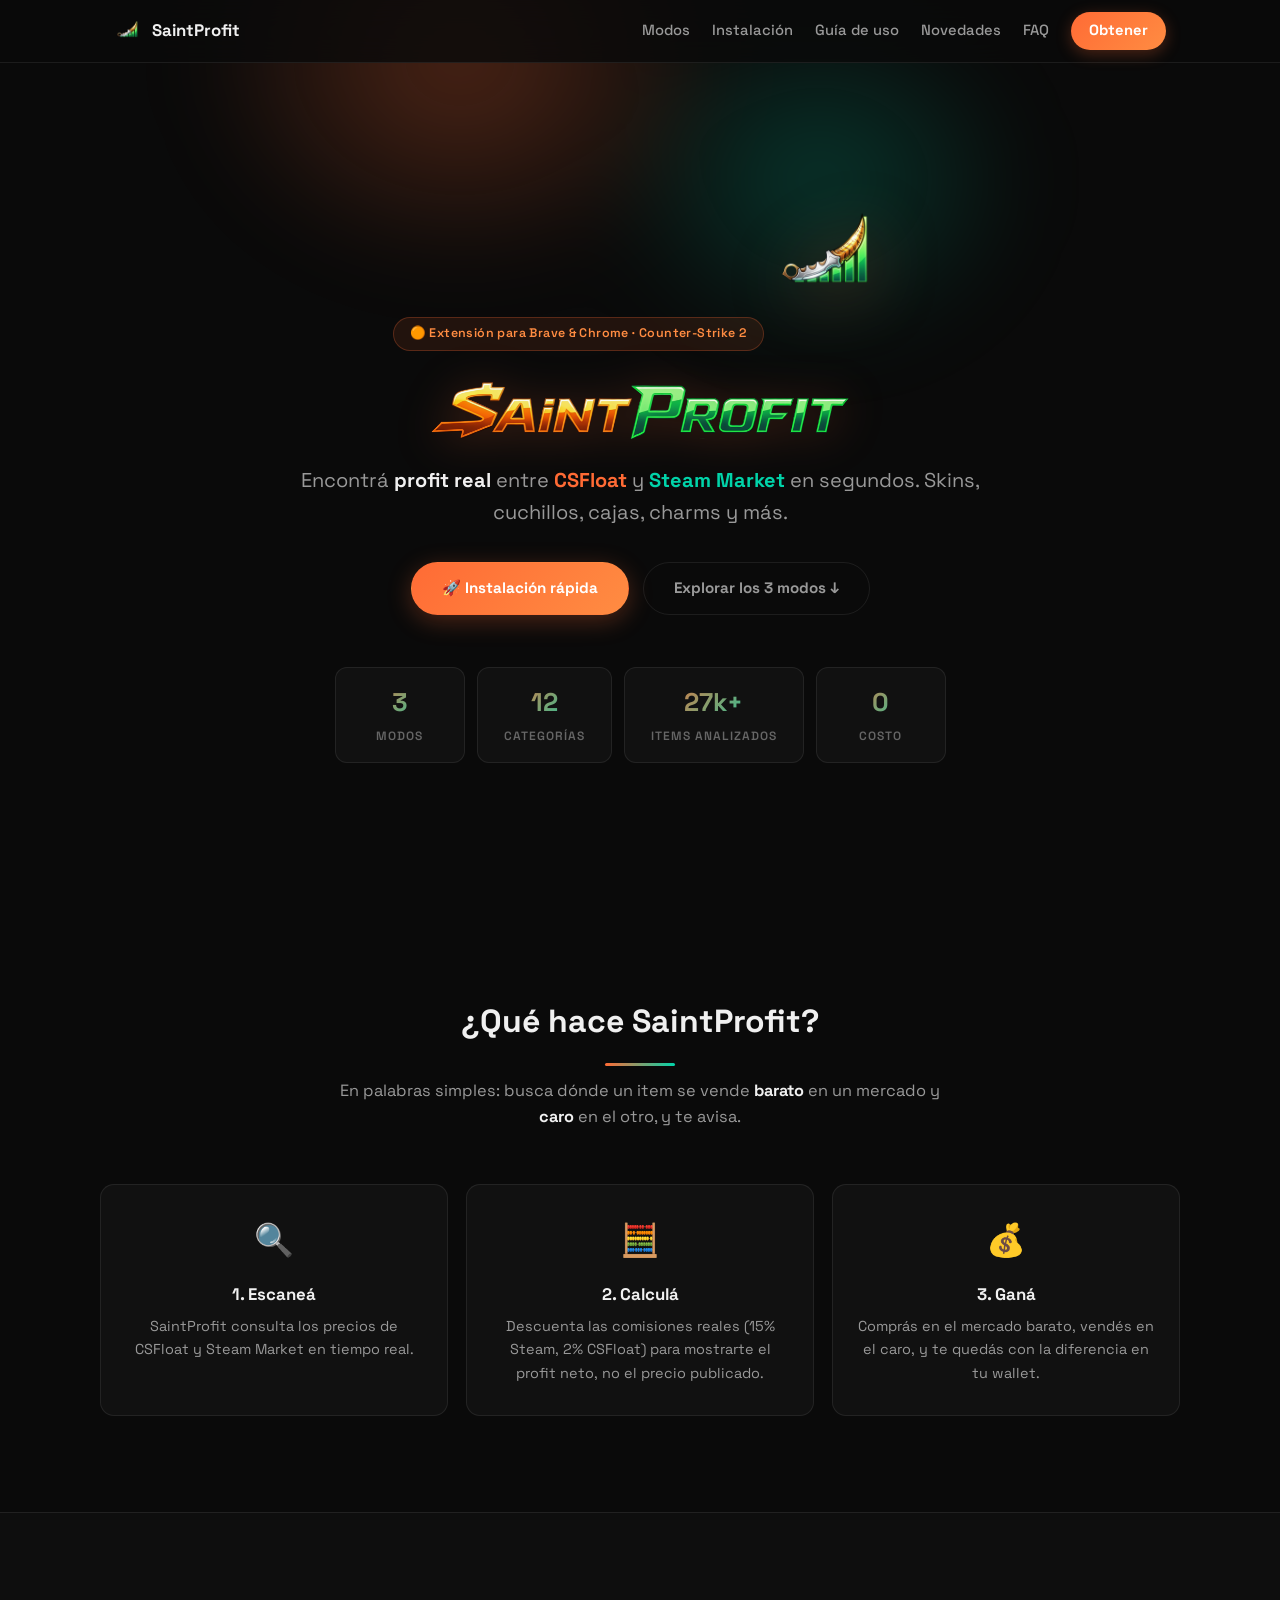
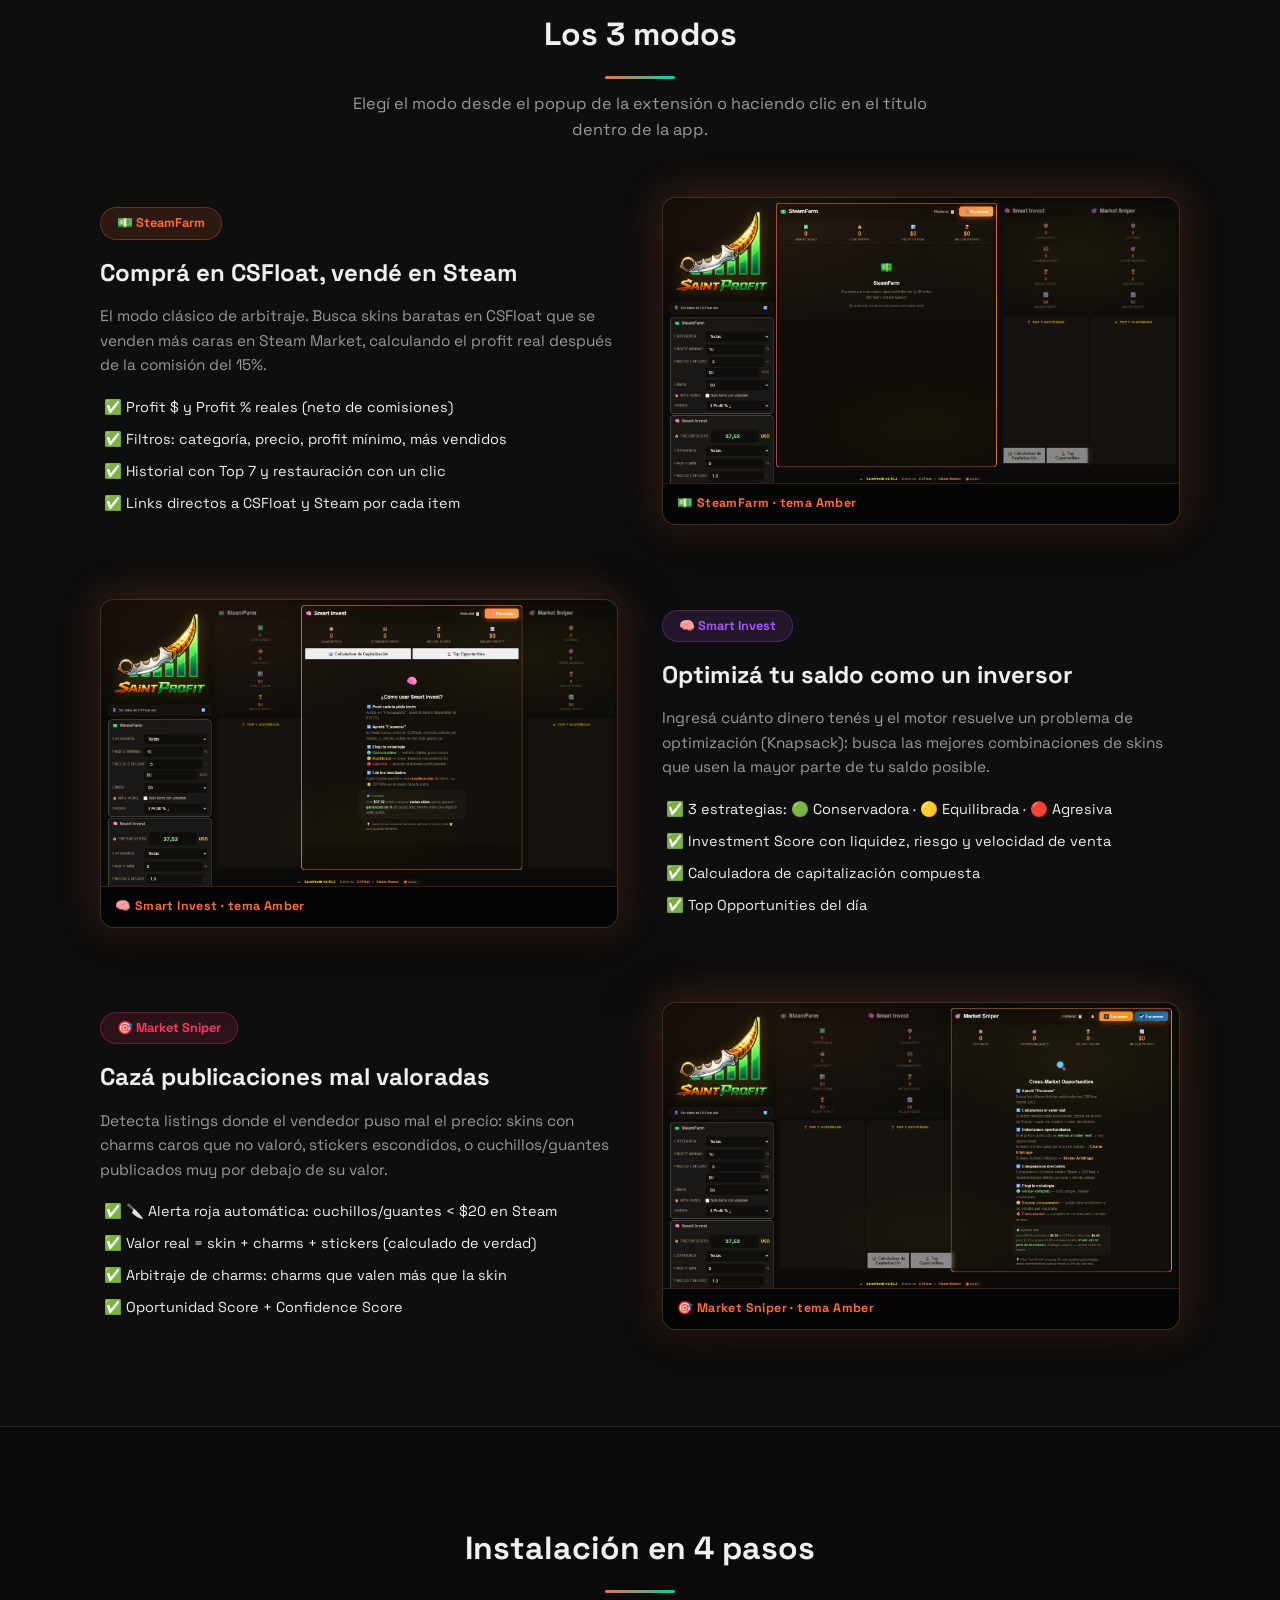
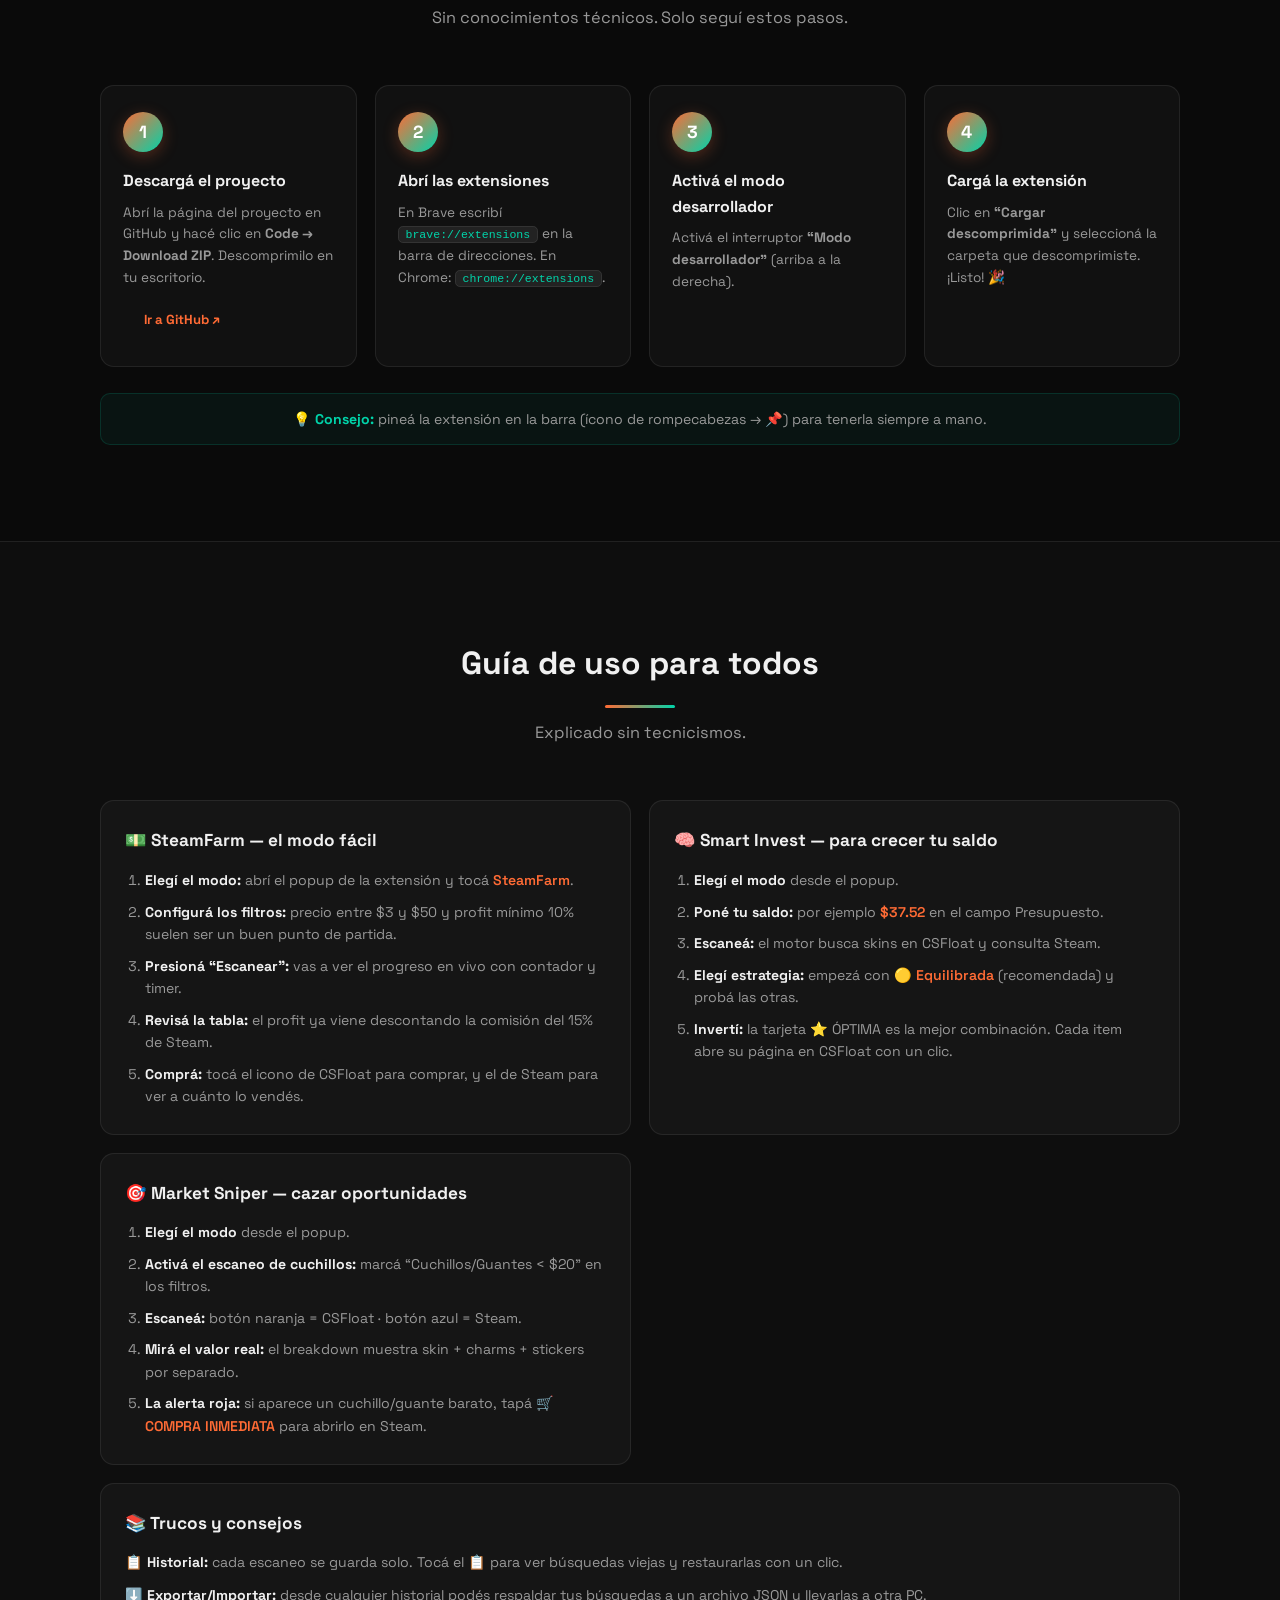
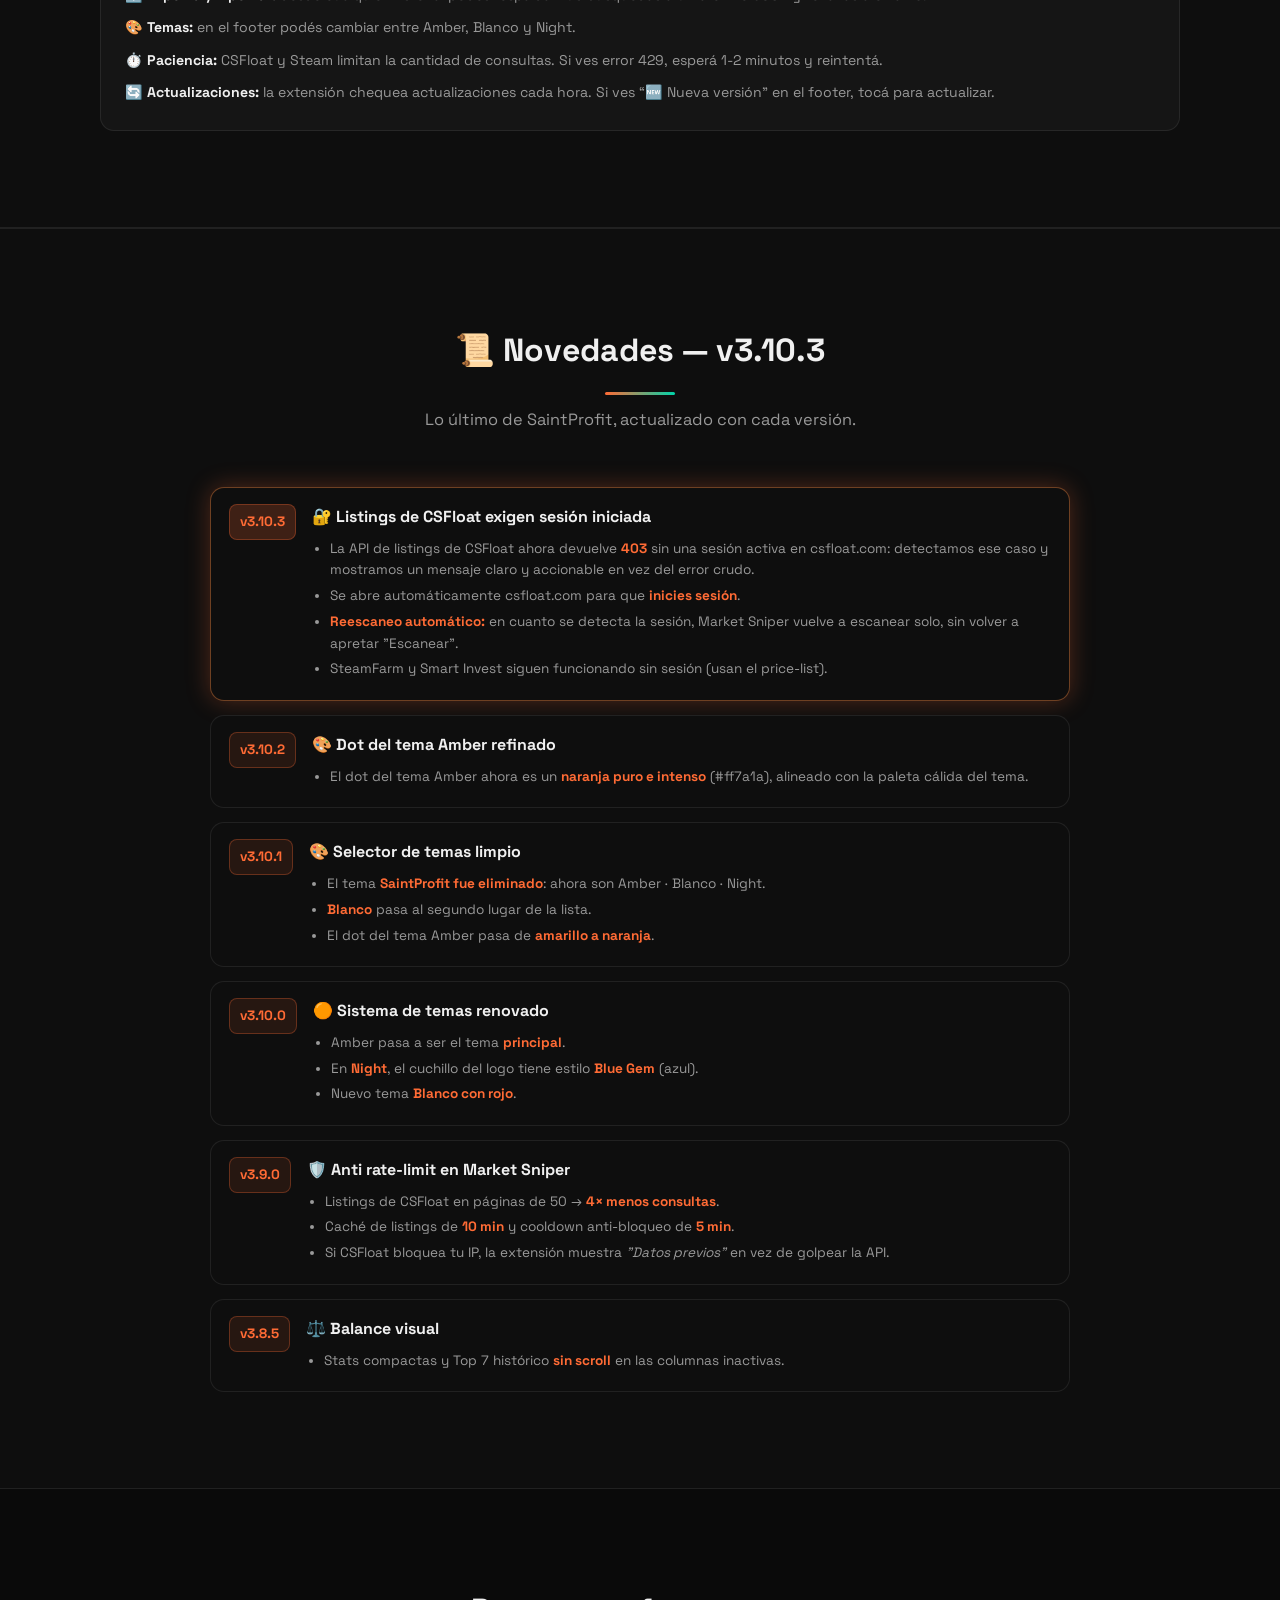
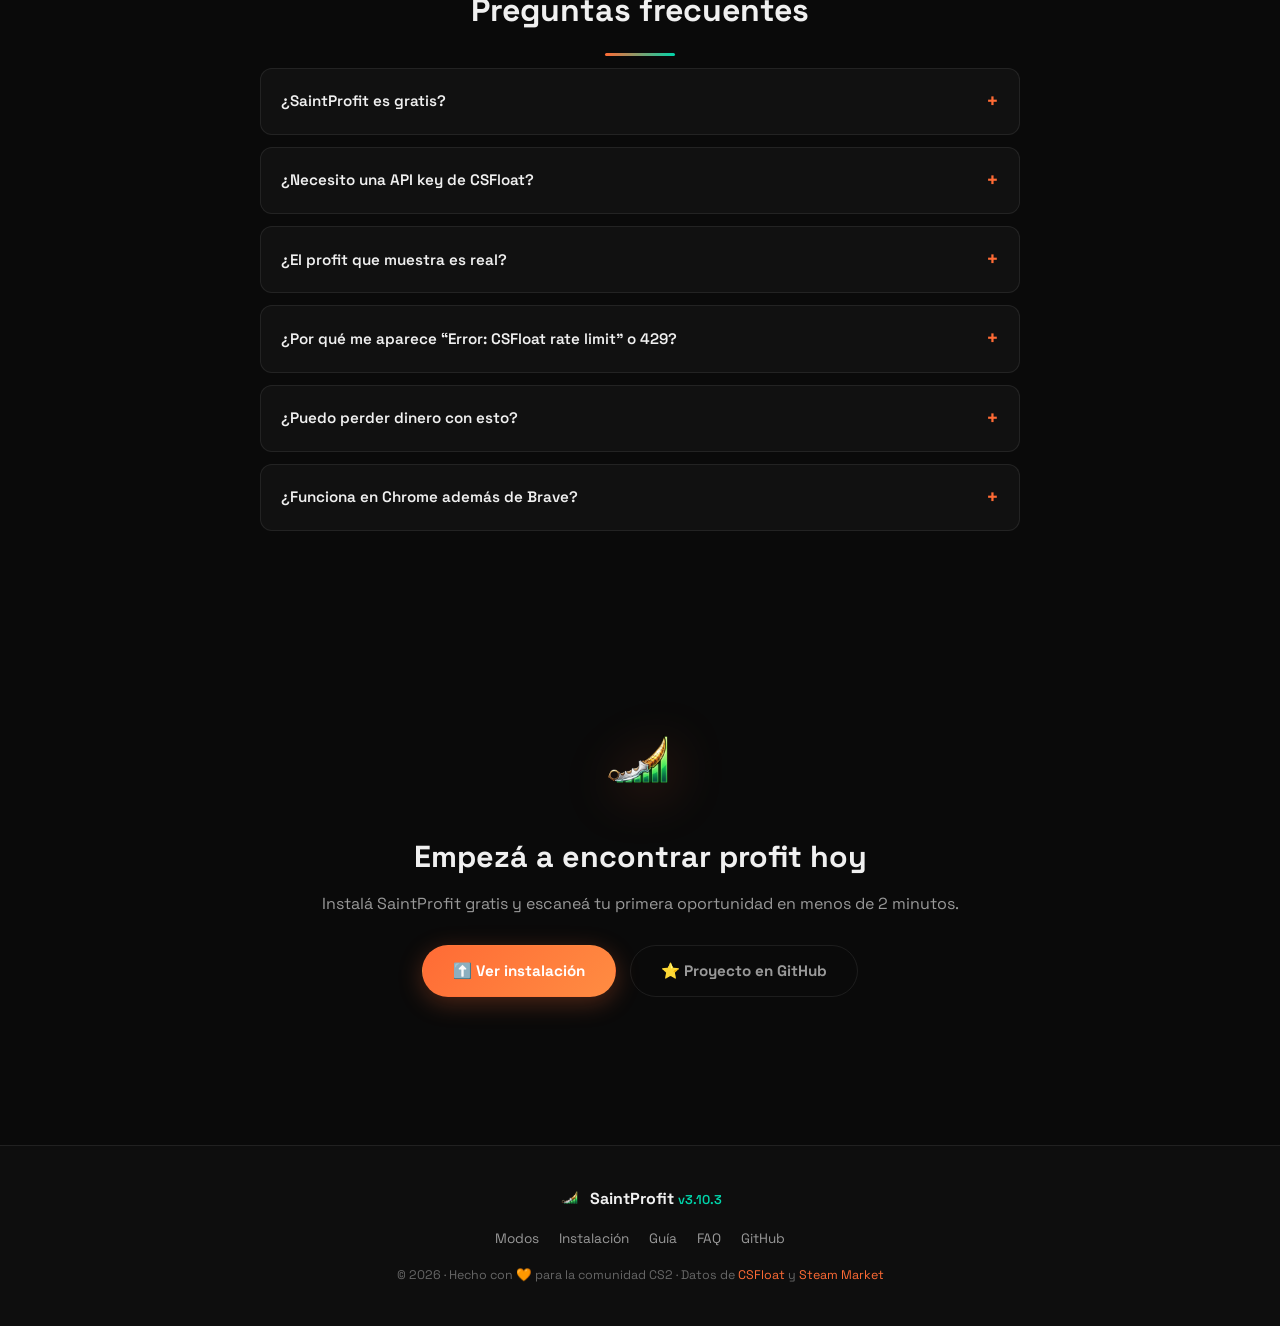
==== commit 02de7a5a: "SaintProfit v3.10.3 — Fix 403 de sesión CSFloat + reescaneo automático post-login La API de listings" ====
--- a/docs/index.html
+++ b/docs/index.html
@@ -237,11 +237,24 @@
   <!-- ===================== CHANGELOG ===================== -->
   <section class="section section-dark" id="changelog">
     <div class="container">
-      <h2 class="section-title">📜 Novedades — v3.10.2</h2>
+      <h2 class="section-title">📜 Novedades — v3.10.3</h2>
       <p class="section-sub">Lo último de SaintProfit, actualizado con cada versión.</p>
 
       <div class="changelog-list">
         <div class="changelog-item current">
+          <span class="changelog-ver">v3.10.3</span>
+          <div class="changelog-body">
+            <h3>🔐 Listings de CSFloat exigen sesión iniciada</h3>
+            <ul>
+              <li>La API de listings de CSFloat ahora devuelve <strong>403</strong> sin una sesión activa en csfloat.com: detectamos ese caso y mostramos un mensaje claro y accionable en vez del error crudo.</li>
+              <li>Se abre automáticamente csfloat.com para que <strong>inicies sesión</strong>.</li>
+              <li><strong>Reescaneo automático:</strong> en cuanto se detecta la sesión, Market Sniper vuelve a escanear solo, sin volver a apretar "Escanear".</li>
+              <li>SteamFarm y Smart Invest siguen funcionando sin sesión (usan el price-list).</li>
+            </ul>
+          </div>
+        </div>
+
+        <div class="changelog-item">
           <span class="changelog-ver">v3.10.2</span>
           <div class="changelog-body">
             <h3>🎨 Dot del tema Amber refinado</h3>
@@ -351,7 +364,7 @@
     <div class="footer-inner">
       <div class="footer-brand">
         <img src="assets/logo.png" alt="" class="footer-logo">
-        <span>SaintProfit <span class="footer-ver">v3.10.2</span></span>
+        <span>SaintProfit <span class="footer-ver">v3.10.3</span></span>
       </div>
       <div class="footer-links">
         <a href="#modos">Modos</a>
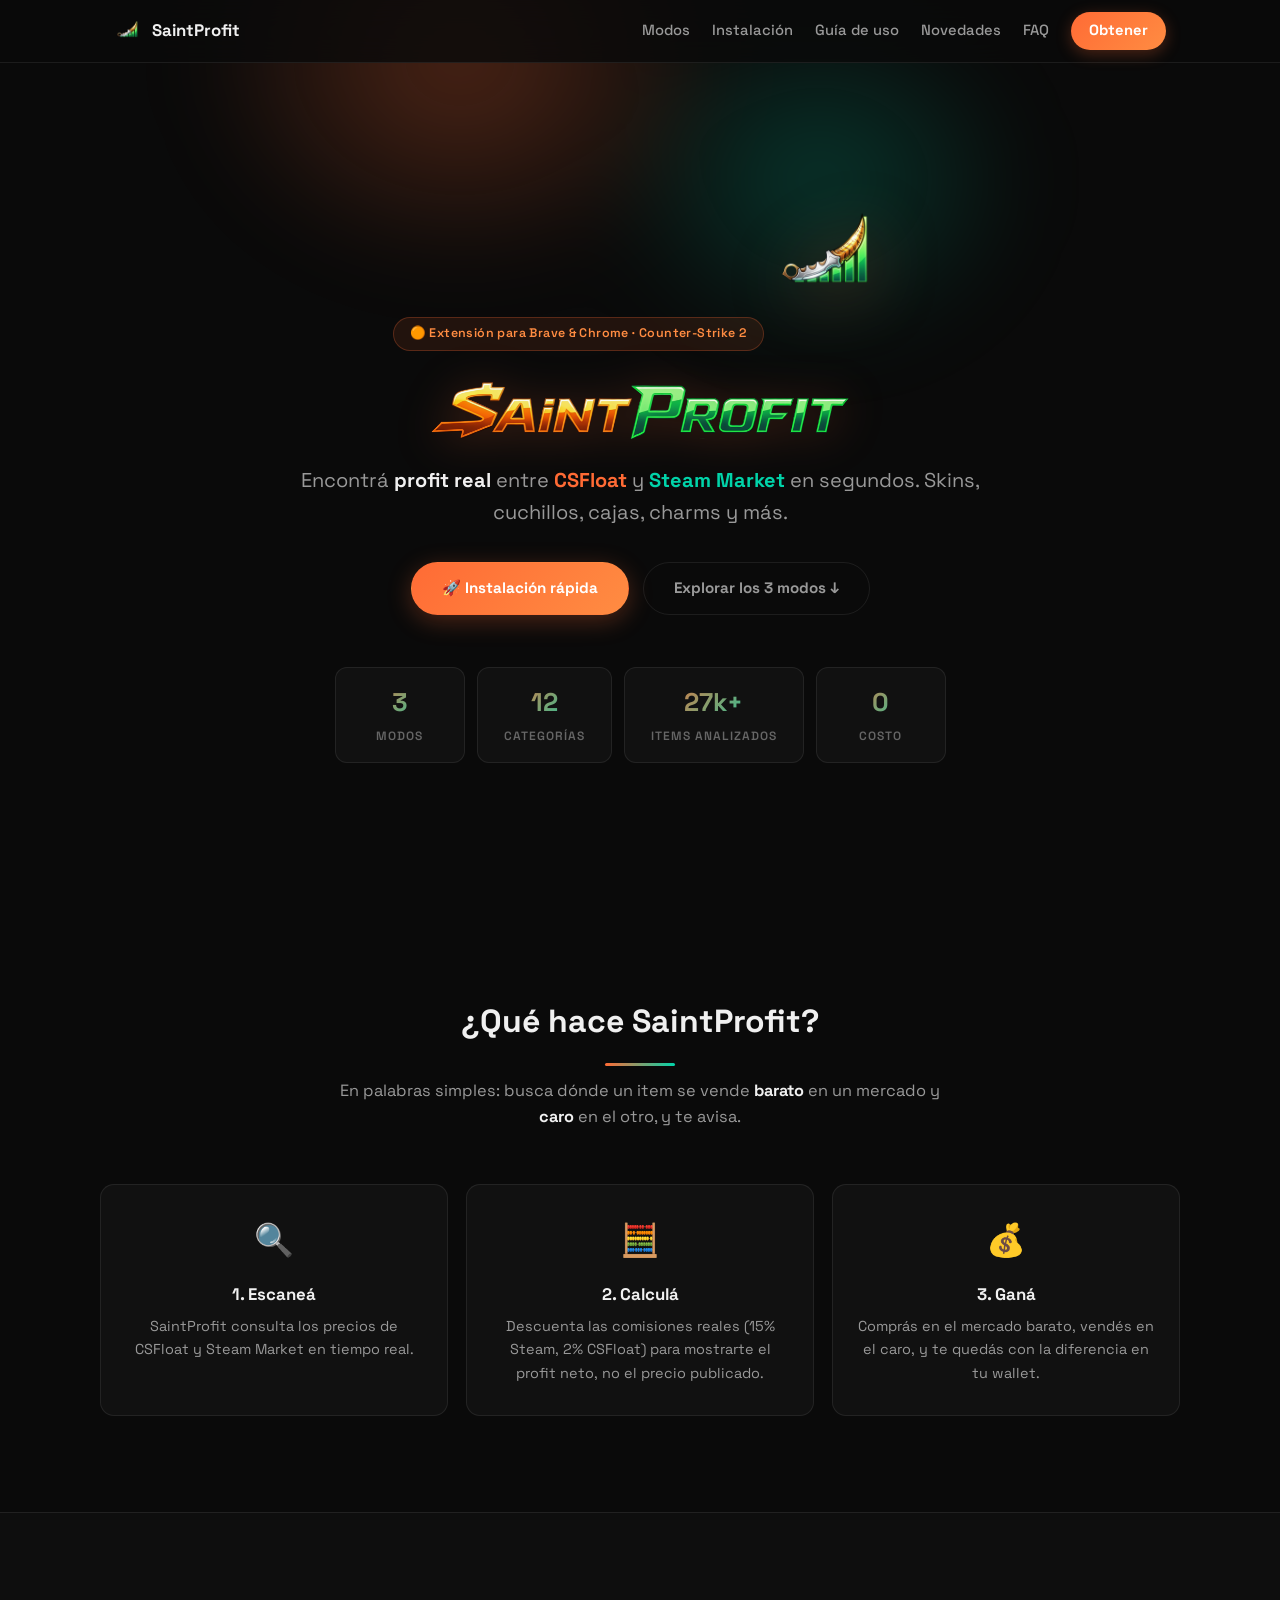
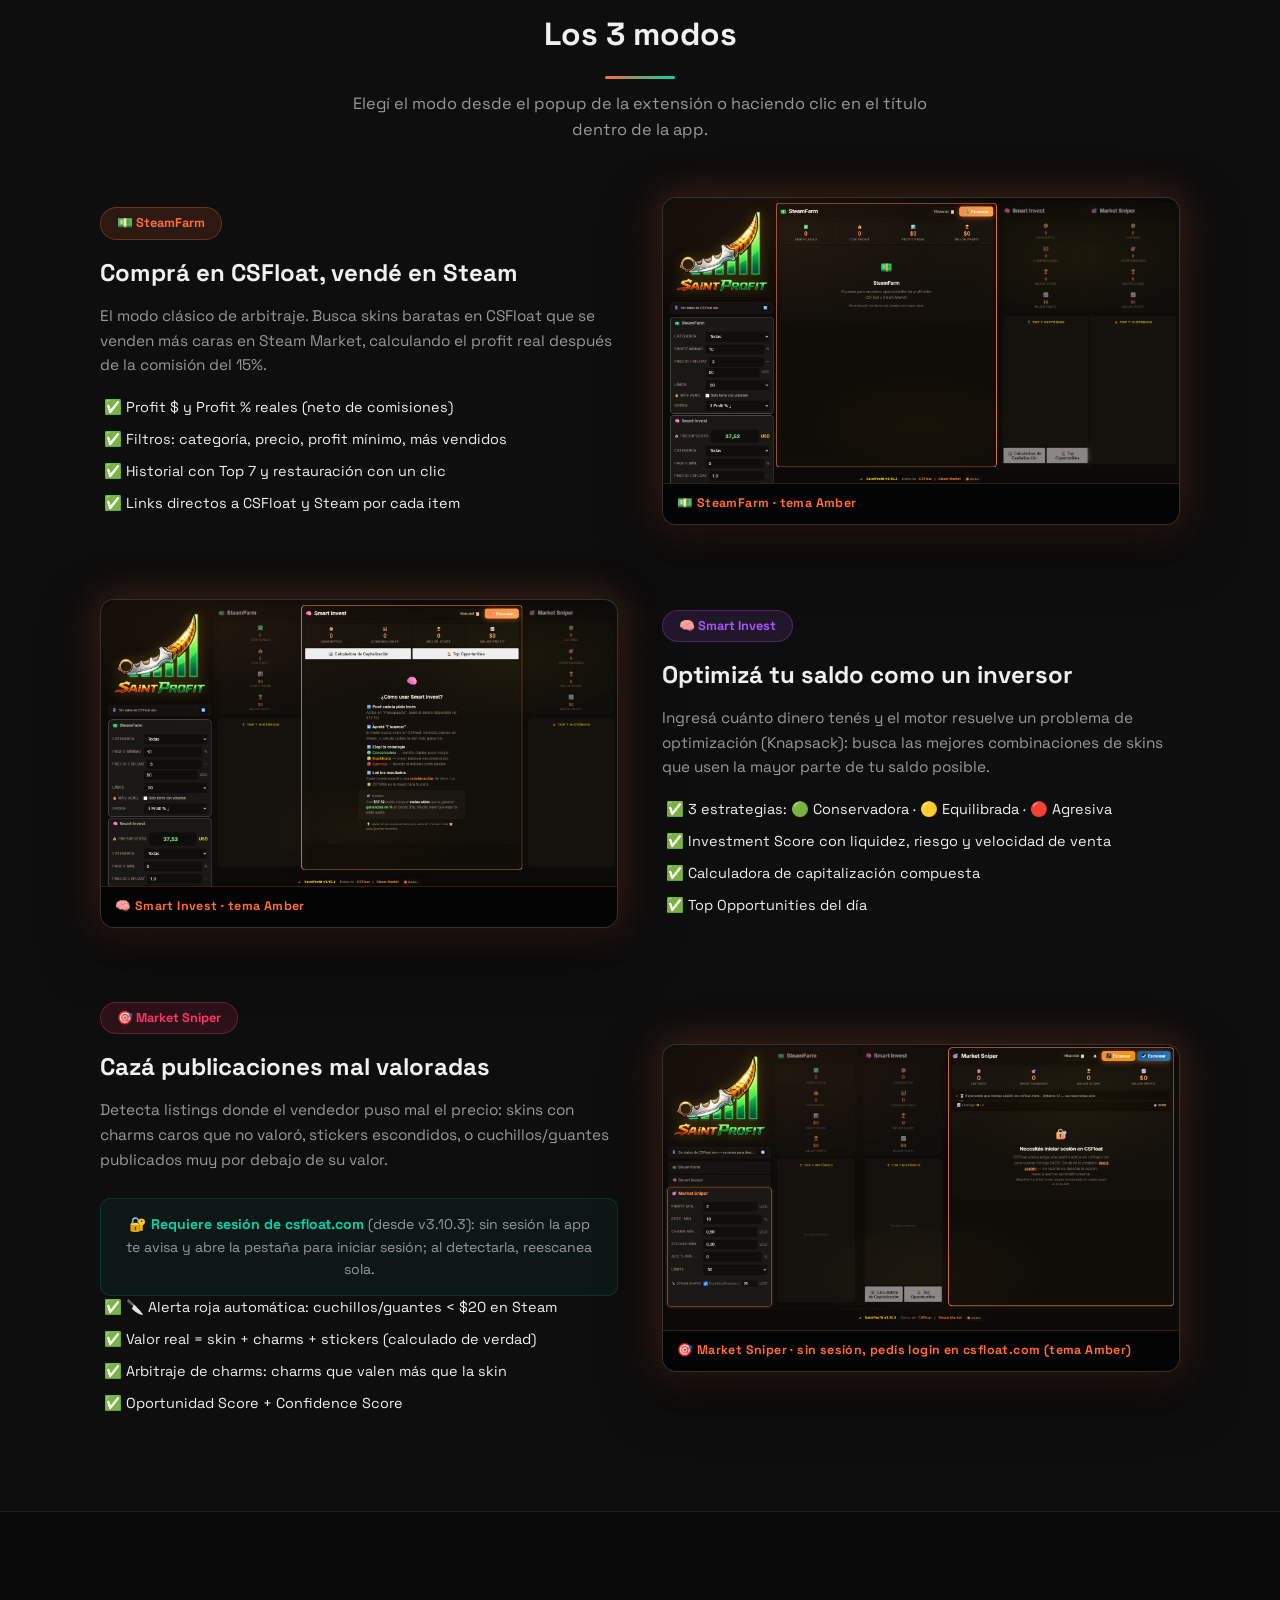
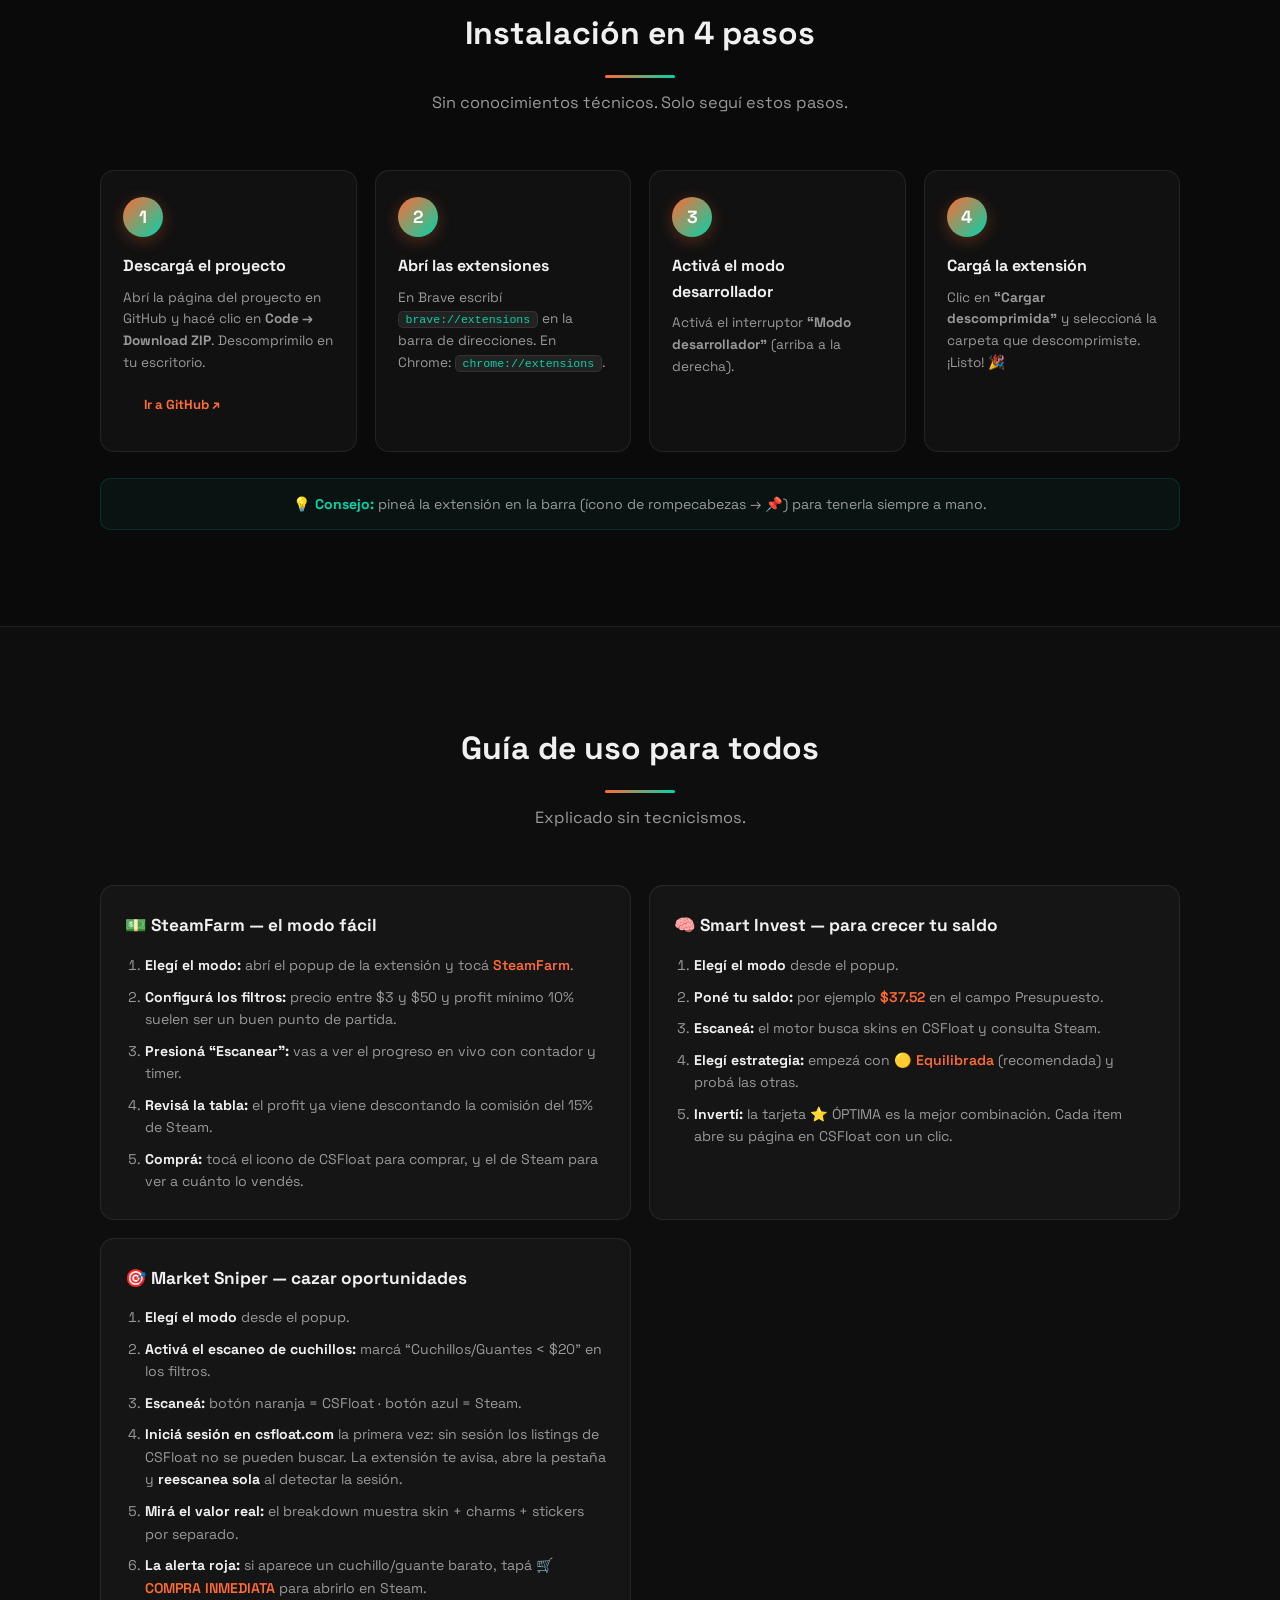
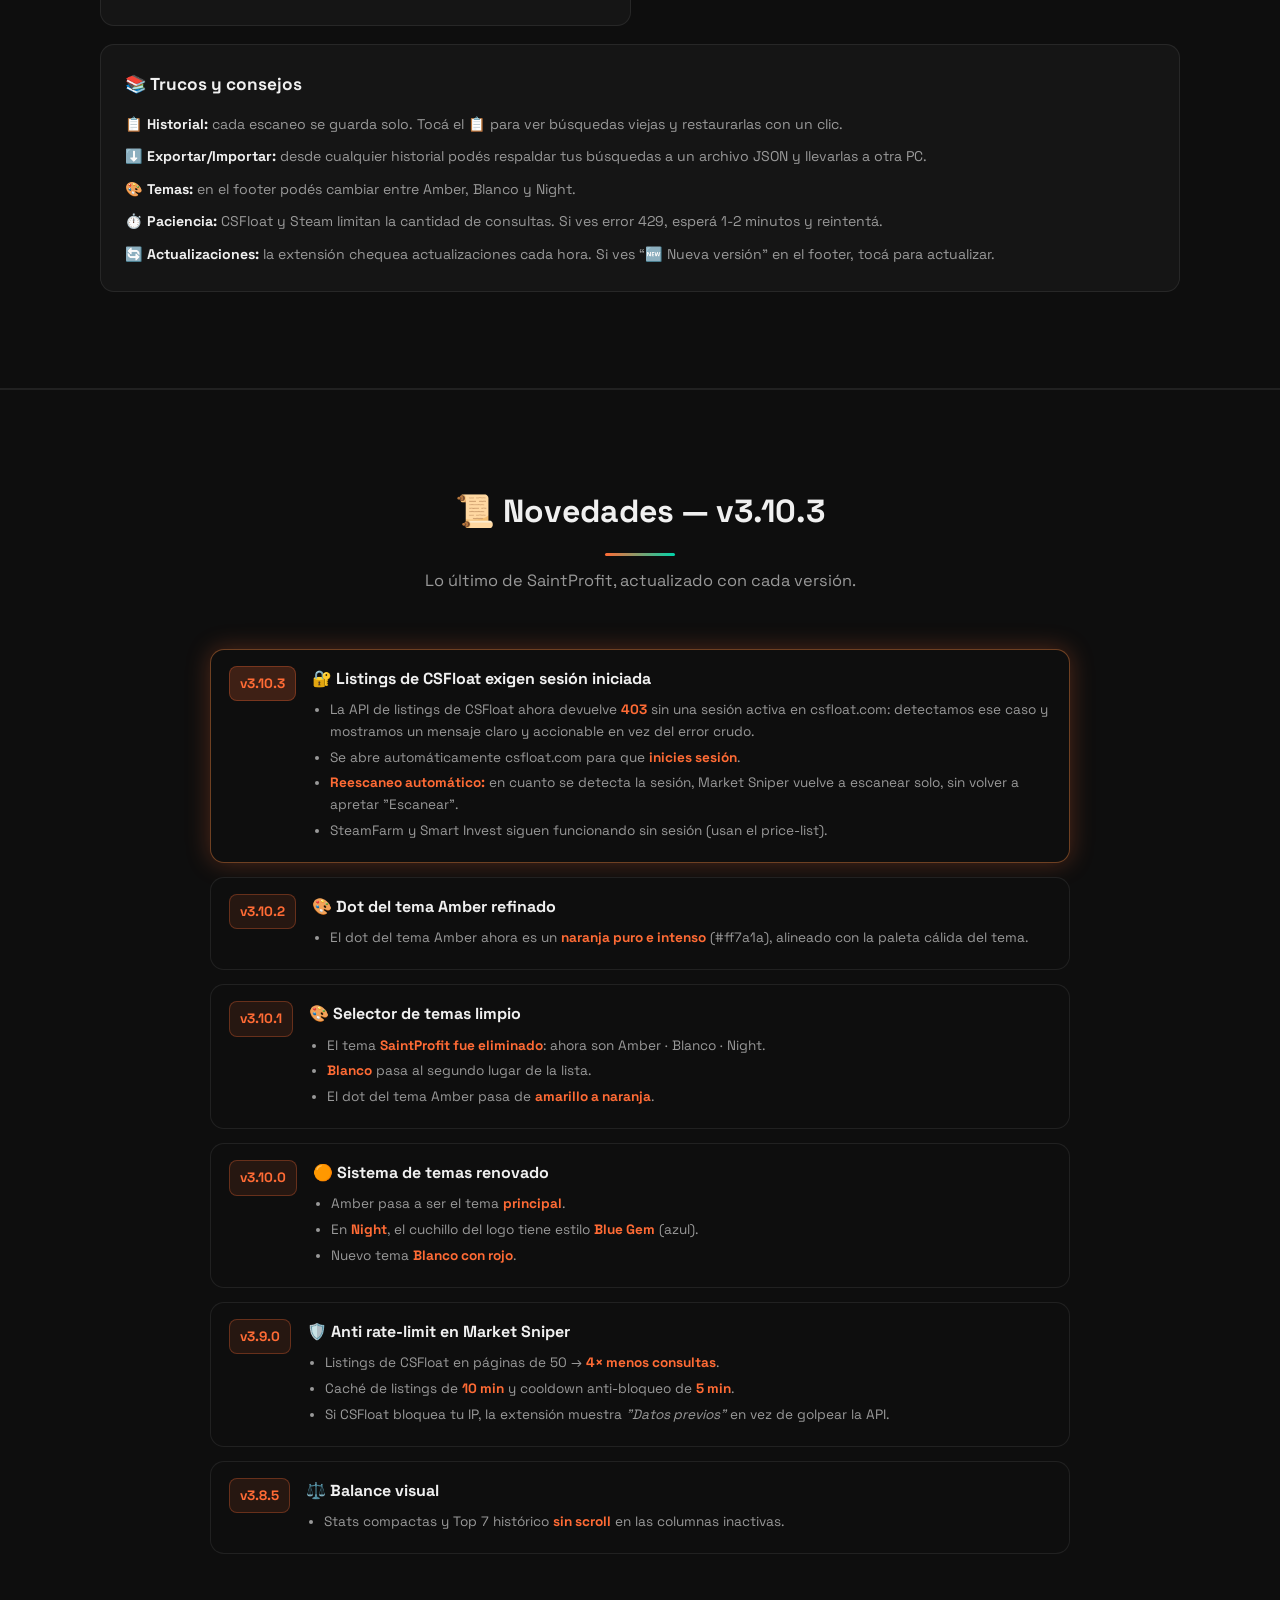
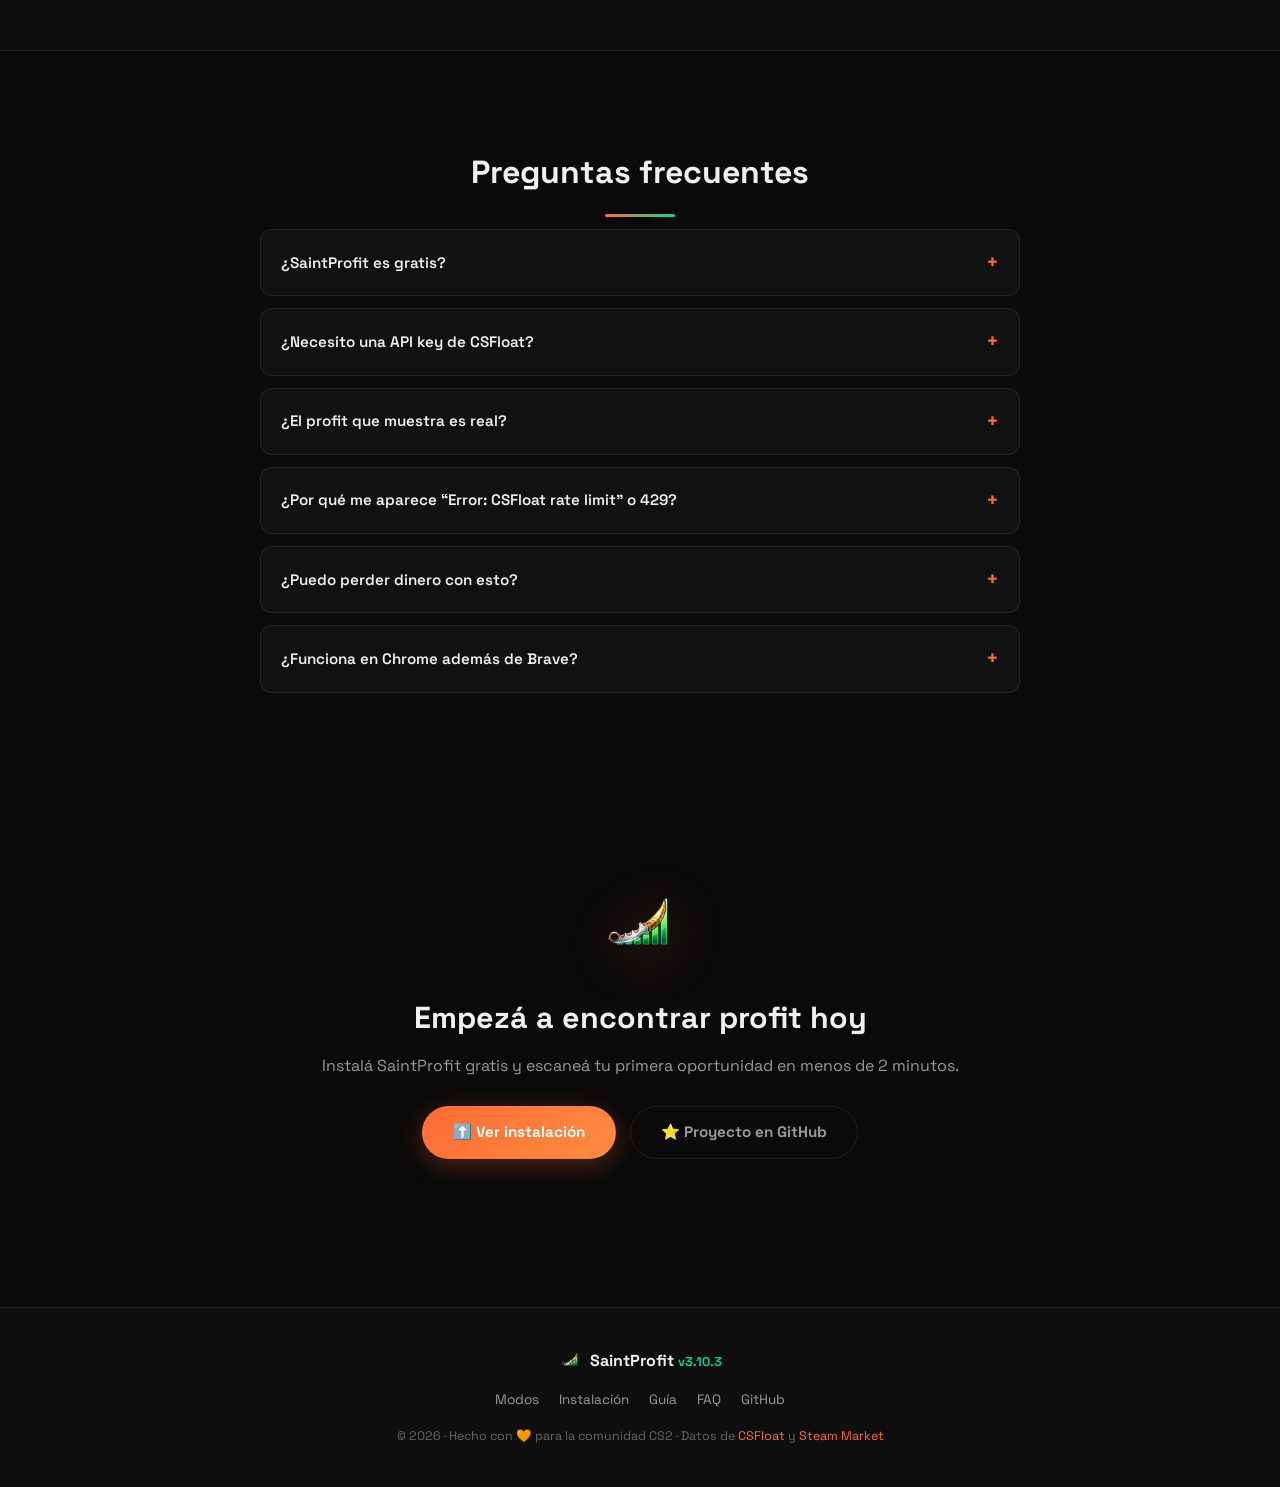
==== commit 55a1b8fa: "SaintProfit docs — Captura Market Sniper con sesión csfloat.com + avisos en README y docs La captura" ====
--- a/docs/index.html
+++ b/docs/index.html
@@ -131,6 +131,7 @@
           <span class="mode-chip chip-red">🎯 Market Sniper</span>
           <h3>Cazá publicaciones mal valoradas</h3>
           <p>Detecta listings donde el vendedor puso mal el precio: skins con charms caros que no valoró, stickers escondidos, o cuchillos/guantes publicados muy por debajo de su valor.</p>
+          <div class="note">🔐 <strong>Requiere sesión de csfloat.com</strong> (desde v3.10.3): sin sesión la app te avisa y abre la pestaña para iniciar sesión; al detectarla, reescanea sola.</div>
           <ul class="mode-points">
             <li>✅ 🔪 Alerta roja automática: cuchillos/guantes &lt; $20 en Steam</li>
             <li>✅ Valor real = skin + charms + stickers (calculado de verdad)</li>
@@ -139,8 +140,8 @@
           </ul>
         </div>
         <div class="screenshot">
-          <img src="assets/screenshots/mode-sniper.png" alt="Captura del modo Market Sniper con el tema Amber" loading="lazy">
-          <span class="shot-caption">🎯 Market Sniper · tema Amber</span>
+          <img src="assets/screenshots/mode-sniper.png" alt="Captura del modo Market Sniper pidiendo sesión de csfloat.com (tema Amber)" loading="lazy">
+          <span class="shot-caption">🎯 Market Sniper · sin sesión, pedís login en csfloat.com (tema Amber)</span>
         </div>
       </div>
     </div>
@@ -215,6 +216,7 @@
             <li><strong>Elegí el modo</strong> desde el popup.</li>
             <li><strong>Activá el escaneo de cuchillos:</strong> marcá “Cuchillos/Guantes &lt; $20” en los filtros.</li>
             <li><strong>Escaneá:</strong> botón naranja = CSFloat · botón azul = Steam.</li>
+            <li><strong>Iniciá sesión en csfloat.com</strong> la primera vez: sin sesión los listings de CSFloat no se pueden buscar. La extensión te avisa, abre la pestaña y <strong>reescanea sola</strong> al detectar la sesión.</li>
             <li><strong>Mirá el valor real:</strong> el breakdown muestra skin + charms + stickers por separado.</li>
             <li><strong>La alerta roja:</strong> si aparece un cuchillo/guante barato, tapá <em>🛒 COMPRA INMEDIATA</em> para abrirlo en Steam.</li>
           </ol>
